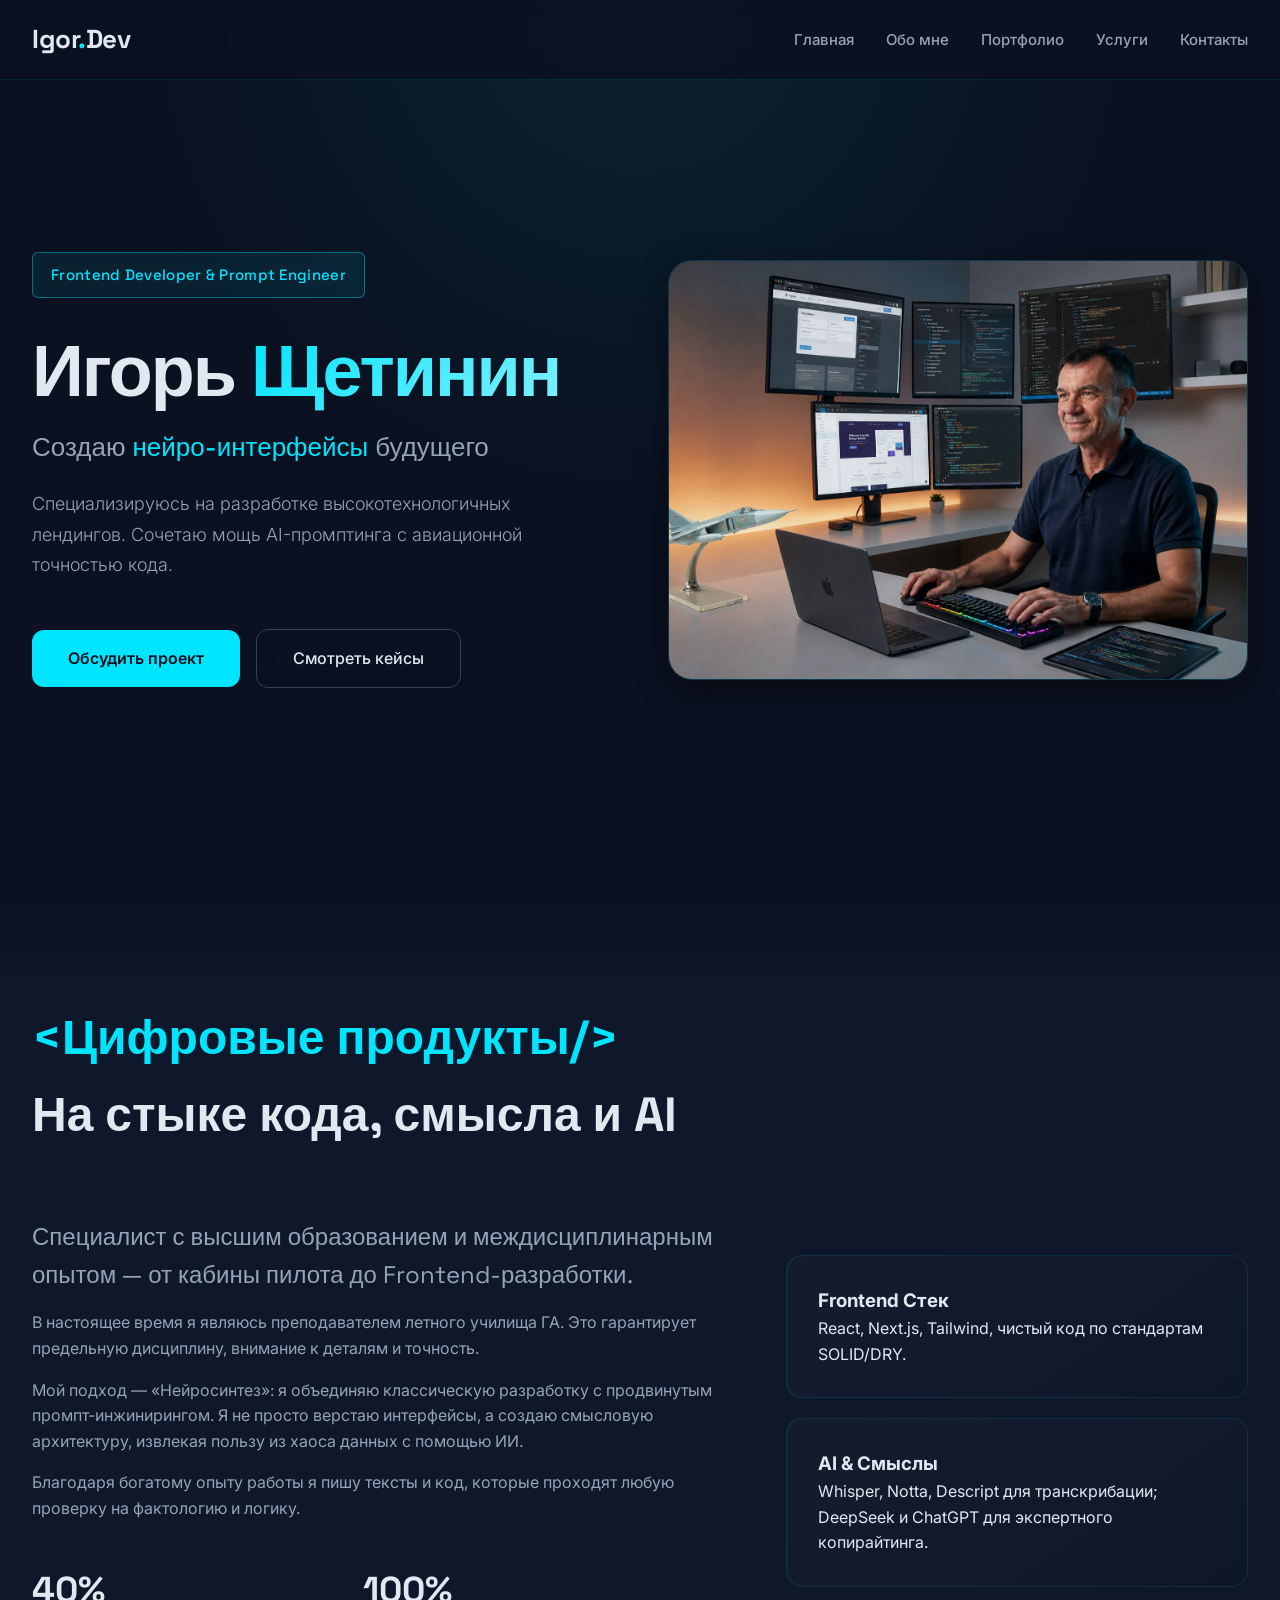
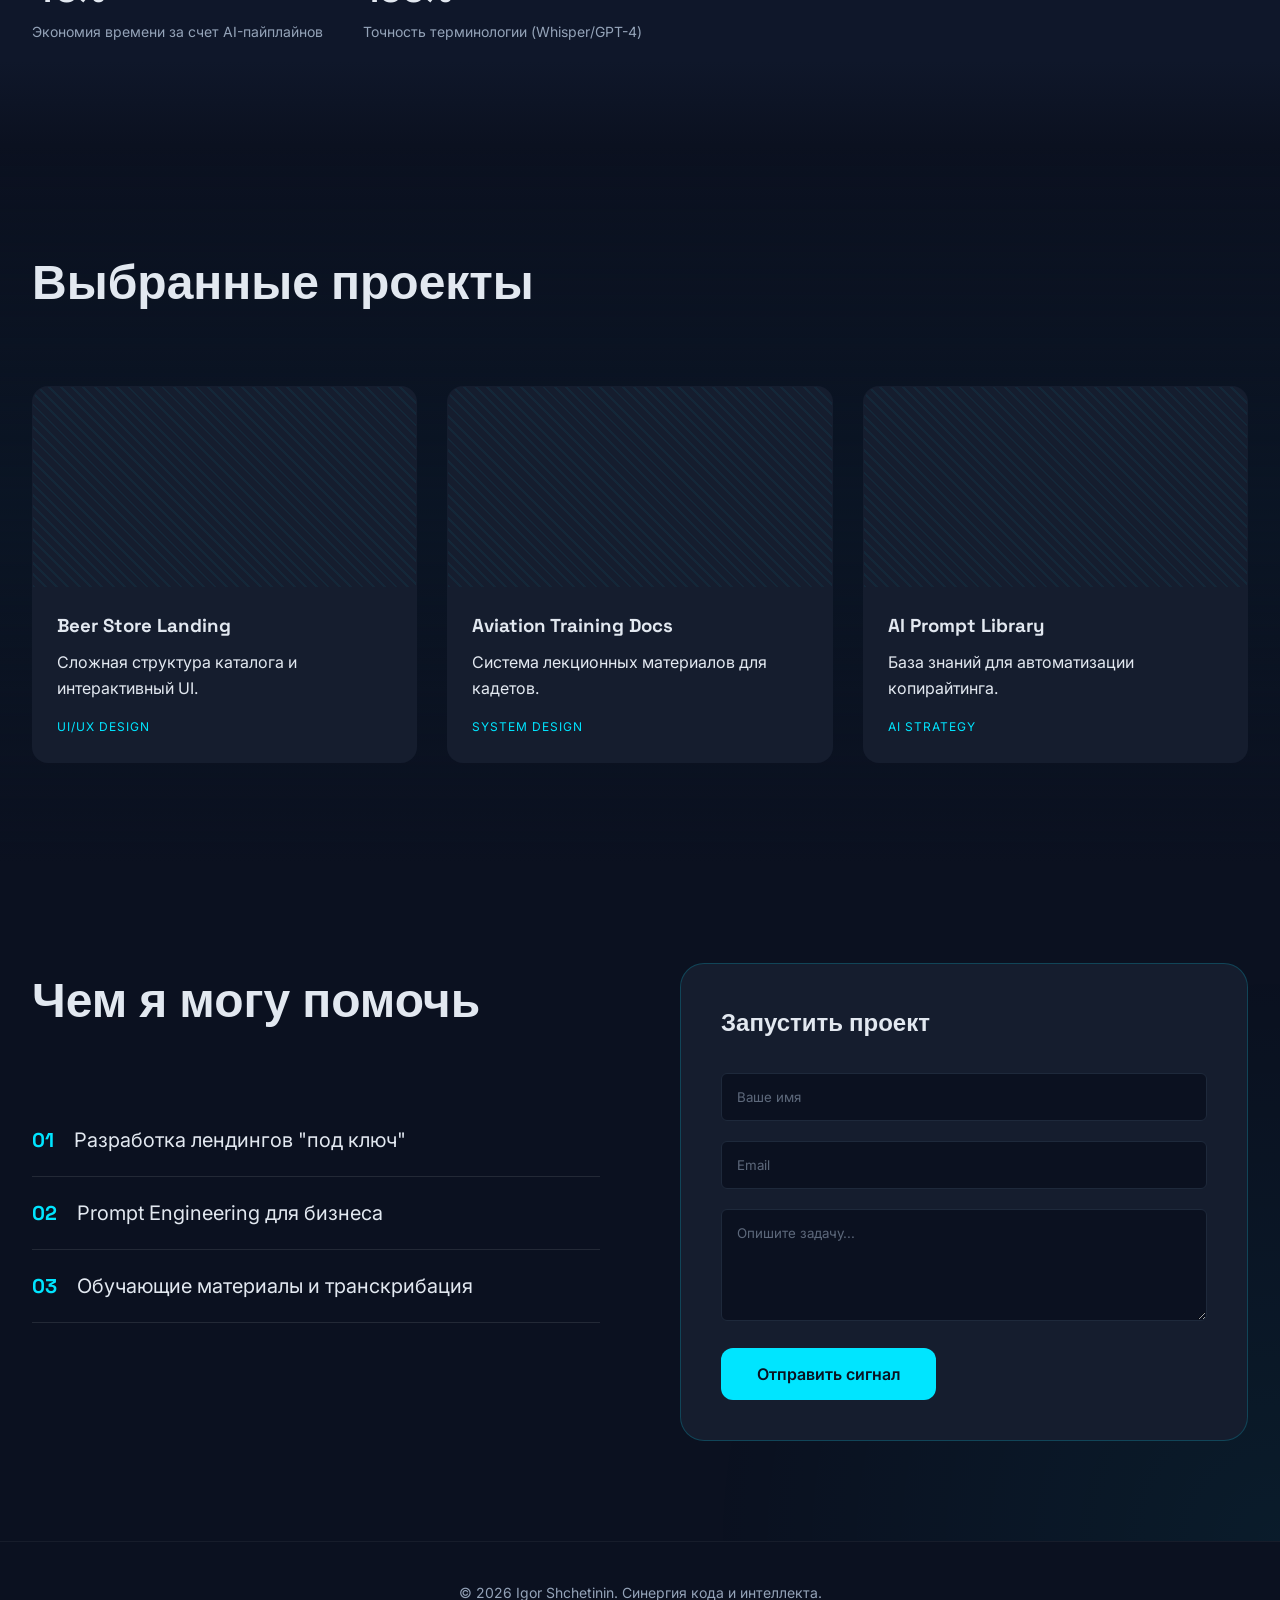
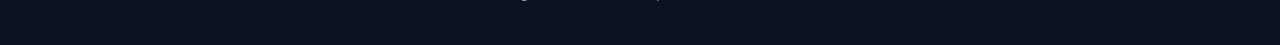
==== index.html @ 12b58027 "Resume" ====
<!DOCTYPE html>
<html lang="ru">
<head>
    <meta charset="UTF-8">
    <meta name="viewport" content="width=device-width, initial-scale=1.0">
    <title>Игорь Щетинин — Frontend & AI Prompt Engineering</title>
    <link rel="stylesheet" href="style.css">
    <link href="https://fonts.googleapis.com/css2?family=Inter:wght@300;400;500;600;700&family=Space+Grotesk:wght@400;500;700&display=swap" rel="stylesheet">
</head>
<body>
    <!-- ХЕДЕР -->
    <header class="header">
        <div class="header__container">
            <a href="#" class="logo">Igor<span>.</span>Dev</a>
            <nav class="nav">
                <a href="#hero" class="nav__link">Главная</a>
                <a href="#about" class="nav__link">Обо мне</a>
                <a href="#portfolio" class="nav__link">Портфолио</a>
                <a href="#services" class="nav__link">Услуги</a>
                <a href="#contact" class="nav__link">Контакты</a>
            </nav>
        </div>
    </header>

    <!-- HERO (доработан под макет) -->
    <section class="hero" id="hero">
        <div class="hero__content">
            <span class="hero__badge"> Frontend Developer & Prompt Engineer</span>
            <h1 class="hero__name">
                Игорь
                <span class="accent">Щетинин</span>
            </h1>
            <p class="hero__role">Создаю <span class="highlight">нейро-интерфейсы</span> будущего</p>
            <p class="hero__description">Специализируюсь на разработке высокотехнологичных лендингов. Сочетаю мощь AI-промптинга с авиационной точностью кода.</p>
            <div class="hero__actions">
                <a href="#contact" class="btn btn--primary">Обсудить проект</a>
                <a href="#portfolio" class="btn btn--secondary">Смотреть кейсы</a>
            </div>
        </div>
        <div class="hero__visual">
            <div class="hero__image-wrapper">
                <img src="images/Image 4.png" alt="Игорь Щетинин" class="hero__image">
            </div>
        </div>
    </section>

    <!-- ОБО МНЕ -->
    <section class="about" id="about">
        <div class="container">
            <h2 class="section-title"><span class="accent">&lt;Цифровые продукты/&gt;</span><br> На стыке кода, смысла и AI</h2>
            <div class="about__grid">
                <div class="about__bio">
                    <p class="about__lead">Специалист с высшим образованием и междисциплинарным опытом — от кабины пилота до Frontend-разработки.</p>
                    <p>В настоящее время я являюсь преподавателем летного училища ГА. Это гарантирует предельную дисциплину, внимание к деталям и точность.</p>
                    <p>Мой подход — «Нейросинтез»: я объединяю классическую разработку с продвинутым промпт-инжинирингом. Я не просто верстаю интерфейсы, а создаю смысловую архитектуру, извлекая пользу из хаоса данных с помощью ИИ.</p>
                    <p>Благодаря богатому опыту работы я пишу тексты и код, которые проходят любую проверку на фактологию и логику.</p>
                    <div class="about__stats">
                        <div>
                            <span class="stat-num">40%</span>
                            <span class="stat-desc">Экономия времени за счет AI-пайплайнов</span>
                        </div>
                        <div>
                            <span class="stat-num">100%</span>
                            <span class="stat-desc">Точность терминологии (Whisper/GPT-4)</span>
                        </div>
                    </div>
                </div>
                <div class="about__stack">
                    <div class="glass-card">
                        <h3>Frontend Стек</h3>
                        <p>React, Next.js, Tailwind, чистый код по стандартам SOLID/DRY.</p>
                    </div>
                    <div class="glass-card">
                        <h3>AI & Смыслы</h3>
                        <p>Whisper, Notta, Descript для транскрибации; DeepSeek и ChatGPT для экспертного копирайтинга.</p>
                    </div>
                </div>
            </div>
        </div>
    </section>

    <!-- ПОРТФОЛИО -->
    <section class="portfolio" id="portfolio">
        <div class="container">
            <h2 class="section-title">Выбранные проекты</h2>
            <div class="portfolio__grid">
                <article class="project-card">
                    <div class="project-card__img"></div>
                    <div class="project-card__content">
                        <h3>Beer Store Landing</h3>
                        <p>Сложная структура каталога и интерактивный UI.</p>
                        <span class="tag">UI/UX Design</span>
                    </div>
                </article>
                <article class="project-card">
                    <div class="project-card__img"></div>
                    <div class="project-card__content">
                        <h3>Aviation Training Docs</h3>
                        <p>Система лекционных материалов для кадетов.</p>
                        <span class="tag">System Design</span>
                    </div>
                </article>
                <article class="project-card">
                    <div class="project-card__img"></div>
                    <div class="project-card__content">
                        <h3>AI Prompt Library</h3>
                        <p>База знаний для автоматизации копирайтинга.</p>
                        <span class="tag">AI Strategy</span>
                    </div>
                </article>
            </div>
        </div>
    </section>

    <!-- УСЛУГИ И КОНТАКТЫ -->
    <section class="contact-section" id="contact">
        <div class="container">
            <div class="contact-grid">
                <div>
                    <h2 class="section-title">Чем я могу помочь</h2>
                    <ul class="services-list">
                        <li><span>01</span> Разработка лендингов "под ключ"</li>
                        <li><span>02</span> Prompt Engineering для бизнеса</li>
                        <li><span>03</span> Обучающие материалы и транскрибация</li>
                    </ul>
                </div>
                <div>
                    <form class="contact-form">
                        <h3 class="form-title">Запустить проект</h3>
                        <input type="text" class="form-input" placeholder="Ваше имя" required>
                        <input type="email" class="form-input" placeholder="Email" required>
                        <textarea class="form-input" rows="5" placeholder="Опишите задачу..."></textarea>
                        <button type="submit" class="btn btn--primary">Отправить сигнал</button>
                    </form>
                </div>
            </div>
        </div>
    </section>

    <!-- ФУТЕР -->
    <footer class="footer">
        <p>© 2026 Igor Shchetinin. Синергия кода и интеллекта.</p>
    </footer>
</body>
</html>
---- style.css ----
/* ============================================
НЕЙРОСИНТЕЗ — Dark Mode Portfolio
Палитра: Deep Code | Clean Syntax | AI-Spark | Obsidian Glass
============================================ */
:root {
  /* 60% — Deep Code (Фон) */
  --color-deep-code: #0B1120;
  --color-deep-code-light: #0f172a;
  /* 30% — Obsidian Glass (Карточки, бейджи) */
  --color-obsidian: #151D2E;
  --color-obsidian-light: #1e293b;
  /* 30% — Clean Syntax (Текст) */
  --color-clean-syntax: #E2E8F0;
  --color-clean-syntax-muted: #94a3b8;
  /* 10% — AI-Spark (Акценты, кнопки, эффекты) */
  --color-ai-spark: #00E5FF;
  --color-ai-spark-dim: rgba(0, 229, 255, 0.8);
  --color-ai-spark-glow: rgba(0, 229, 255, 0.3);
  /* Градиенты */
  --gradient-neural: radial-gradient(circle at 50% 0%, rgba(0, 229, 255, 0.08) 0%, transparent 50%);
  --gradient-card: linear-gradient(145deg, rgba(21, 29, 46, 0.9) 0%, rgba(15, 23, 42, 0.95) 100%);
  /* Типографика */
  --font-primary: 'Inter', sans-serif;
  --font-display: 'Space Grotesk', sans-serif;
  /* Тени и свечения */
  --shadow-glow: 0 0 20px var(--color-ai-spark-glow);
  --shadow-card: 0 8px 32px rgba(0, 0, 0, 0.4);
  --shadow-soft: 0 4px 20px rgba(0, 0, 0, 0.3);
  /* Отступы */
  --spacing-xs: 8px;
  --spacing-sm: 12px;
  --spacing-md: 16px;
  --spacing-lg: 24px;
  --spacing-xl: 32px;
  --spacing-xxl: 48px;
  --spacing-xxxl: 64px;
  /* Радиусы */
  --radius-sm: 6px;
  --radius-md: 12px;
  --radius-lg: 16px;
  --radius-xl: 24px;
}

/* Сброс и базовые стили */
*, *::before, *::after {
  margin: 0;
  padding: 0;
  box-sizing: border-box;
}

html {
  scroll-behavior: smooth;
}

body {
  font-family: var(--font-primary);
  background-color: var(--color-deep-code);
  color: var(--color-clean-syntax);
  line-height: 1.6;
  overflow-x: hidden;
}

/* Фон с нейро-градиентом */
body::before {
  content: '';
  position: fixed;
  top: 0;
  left: 0;
  width: 100%;
  height: 100%;
  background: var(--gradient-neural);
  pointer-events: none;
  z-index: -1;
}

/* ============================================
ХЕДЕР (Glassmorphism)
============================================ */
.header {
  position: fixed;
  top: 0;
  left: 0;
  width: 100%;
  height: 80px;
  background: rgba(11, 17, 32, 0.8);
  backdrop-filter: blur(20px);
  border-bottom: 1px solid rgba(0, 229, 255, 0.1);
  z-index: 1000;
}

.header__container {
  max-width: 1440px;
  height: 100%;
  margin: 0 auto;
  padding: 0 var(--spacing-xl);
  display: flex;
  align-items: center;
  justify-content: space-between;
}

.logo {
  font-family: var(--font-display);
  font-weight: 700;
  font-size: 26px;
  color: var(--color-clean-syntax);
  text-decoration: none;
  letter-spacing: -0.5px;
  transition: all 0.3s ease;
}

.logo span {
  color: var(--color-ai-spark);
}

.logo:hover {
  text-shadow: 0 0 20px var(--color-ai-spark-glow);
}

.nav {
  display: flex;
  gap: var(--spacing-xl);
}

.nav__link {
  text-decoration: none;
  color: var(--color-clean-syntax-muted);
  font-weight: 500;
  font-size: 15px;
  transition: all 0.3s ease;
  position: relative;
}

.nav__link::after {
  content: '';
  position: absolute;
  bottom: -4px;
  left: 0;
  width: 0;
  height: 2px;
  background: var(--color-ai-spark);
  transition: width 0.3s ease;
  box-shadow: var(--shadow-glow);
}

.nav__link:hover {
  color: var(--color-ai-spark);
}

.nav__link:hover::after {
  width: 100%;
}

/* ============================================
HERO SECTION (доработан под макет)
============================================ */
.hero {
  display: flex;
  align-items: center;
  justify-content: space-between;
  padding: 140px var(--spacing-xl) 100px;
  max-width: 1440px;
  margin: 0 auto;
  min-height: 100vh;
  position: relative;
  gap: 60px;
}

.hero__content {
  max-width: 620px;
  z-index: 2;
}

/* Бейдж роли — полупрозрачный с border */
.hero__badge {
  display: inline-block;
  background: rgba(0, 229, 255, 0.08);
  border: 1px solid rgba(0, 229, 255, 0.4);
  color: var(--color-ai-spark);
  padding: 10px 18px;
  border-radius: var(--radius-sm);
  font-family: var(--font-display);
  font-size: 15px;
  font-weight: 500;
  letter-spacing: 0.3px;
  margin-bottom: var(--spacing-xl);
  backdrop-filter: blur(8px);
  transition: all 0.3s ease;
}

.hero__badge:hover {
  background: rgba(0, 229, 255, 0.15);
  border-color: var(--color-ai-spark);
  box-shadow: var(--shadow-glow);
}

.hero__name {
  font-family: var(--font-display);
  font-size: 72px;
  font-weight: 700;
  line-height: 1.15;
  color: var(--color-clean-syntax);
  margin-bottom: var(--spacing-md);
  letter-spacing: -2px;
}

/* Акцент на ключевых словах */
.hero__name .accent {
  background: linear-gradient(135deg, var(--color-ai-spark) 0%, #80f0ff 100%);
  -webkit-background-clip: text;
  -webkit-text-fill-color: transparent;
  background-clip: text;
}

.hero__role {
  font-size: 26px;
  font-weight: 400;
  line-height: 1.4;
  color: var(--color-clean-syntax-muted);
  margin-bottom: var(--spacing-lg);
  font-family: var(--font-display);
}

.hero__role .highlight {
  color: var(--color-ai-spark);
  font-weight: 500;
}

.hero__description {
  font-size: 18px;
  font-weight: 300;
  line-height: 1.7;
  color: var(--color-clean-syntax-muted);
  margin-bottom: var(--spacing-xxl);
  max-width: 520px;
}

.hero__actions {
  display: flex;
  gap: var(--spacing-md);
  align-items: center;
}

/* ============================================
КНОПКИ (60/30/10)
============================================ */
.btn {
  padding: 16px 36px;
  font-family: var(--font-primary);
  font-size: 16px;
  font-weight: 500;
  border-radius: var(--radius-md);
  cursor: pointer;
  text-decoration: none;
  display: inline-flex;
  align-items: center;
  gap: var(--spacing-sm);
  transition: all 0.3s cubic-bezier(0.4, 0, 0.2, 1);
  position: relative;
  overflow: hidden;
  border: none;
}

/* Primary — AI-Spark (залитая) */
.btn--primary {
  background: var(--color-ai-spark);
  color: var(--color-deep-code);
  font-weight: 600;
  box-shadow: 0 0 0 rgba(0, 229, 255, 0);
}

.btn--primary:hover {
  transform: translateY(-2px);
  box-shadow: 0 0 30px var(--color-ai-spark-glow),
              0 10px 40px rgba(0, 229, 255, 0.25);
}

.btn--primary::before {
  content: '';
  position: absolute;
  top: 0;
  left: -100%;
  width: 100%;
  height: 100%;
  background: linear-gradient(90deg, transparent, rgba(255,255,255,0.4), transparent);
  transition: left 0.6s ease;
}

.btn--primary:hover::before {
  left: 100%;
}

/* Secondary — Obsidian Glass (с border) */
.btn--secondary {
  background: transparent;
  color: var(--color-clean-syntax);
  border: 1px solid rgba(255,255,255,0.2);
  backdrop-filter: blur(10px);
}

.btn--secondary:hover {
  background: rgba(0, 229, 255, 0.08);
  border-color: var(--color-ai-spark);
  color: var(--color-ai-spark);
  box-shadow: var(--shadow-glow);
}

/* ============================================
HERO VISUAL (упрощён под макет)
============================================ */
.hero__visual {
  position: relative;
  width: 580px;
  height: 420px;
  flex-shrink: 0;
}

.hero__image-wrapper {
  position: relative;
  width: 100%;
  height: 100%;
  border-radius: var(--radius-xl);
  overflow: hidden;
  background: var(--gradient-card);
  border: 1px solid rgba(0, 229, 255, 0.15);
  box-shadow: var(--shadow-card);
  transition: all 0.4s ease;
}

.hero__image-wrapper:hover {
  border-color: rgba(0, 229, 255, 0.3);
  box-shadow: var(--shadow-card), 0 0 40px rgba(0, 229, 255, 0.1);
}

.hero__image {
  width: 100%;
  height: 100%;
  object-fit: cover;
  opacity: 0.95;
  transition: transform 0.5s ease;
}

.hero__image-wrapper:hover .hero__image {
  transform: scale(1.03);
}

/* ============================================
ОБЩИЕ СТИЛИ СЕКЦИЙ
============================================ */
.container {
  max-width: 1440px;
  margin: 0 auto;
  padding: 0 var(--spacing-xl);
}

section {
  position: relative;
  padding: 100px 0;
}

.section-title {
  font-family: var(--font-display);
  font-size: clamp(32px, 5vw, 48px);
  margin-bottom: var(--spacing-xxxl);
  text-align: left;
}

.accent {
  color: var(--color-ai-spark);
}

/* ============================================
ABOUT SECTION
============================================ */
.about {
  background: linear-gradient(to bottom,
    var(--color-deep-code) 0%,
    var(--color-deep-code-light) 10%,
    var(--color-deep-code-light) 90%,
    var(--color-deep-code) 100%);
}

.about__grid {
  display: grid;
  grid-template-columns: 1.2fr 0.8fr;
  gap: 60px;
  align-items: center;
}

.about__lead {
  font-size: 24px;
  color: var(--color-ai-spark);
  margin-bottom: var(--spacing-lg);
  font-family: var(--font-display);
}

.about__bio p {
  margin-bottom: var(--spacing-md);
  color: var(--color-clean-syntax-muted);
}

.about__stats {
  display: flex;
  gap: 40px;
  margin-top: 40px;
}

.stat-num {
  display: block;
  font-size: 36px;
  font-weight: 700;
  color: var(--color-clean-syntax);
  font-family: var(--font-display);
}

.stat-desc {
  font-size: 14px;
  color: var(--color-clean-syntax-muted);
}

.glass-card {
  background: var(--gradient-card);
  padding: 30px;
  border-radius: var(--radius-lg);
  border: 1px solid rgba(0, 229, 255, 0.1);
  margin-bottom: 20px;
  transition: all 0.4s ease;
  border-left: 2px solid rgba(0, 229, 255, 0.1);
}

.glass-card:hover {
  border-left: 2px solid var(--color-ai-spark);
  transform: translateX(5px);
}

/* ============================================
PORTFOLIO SECTION
============================================ */
.portfolio {
  background: linear-gradient(to bottom,
    var(--color-deep-code) 0%,
    rgba(0, 229, 255, 0.02) 50%,
    var(--color-deep-code) 100%);
}

.portfolio__grid {
  display: grid;
  grid-template-columns: repeat(auto-fit, minmax(300px, 1fr));
  gap: 30px;
}

.project-card {
  background: var(--color-obsidian);
  border-radius: var(--radius-lg);
  overflow: hidden;
  transition: all 0.4s ease;
  border: 1px solid transparent;
}

.project-card:hover {
  transform: translateY(-10px);
  border-color: var(--color-ai-spark-glow);
  box-shadow: var(--shadow-card);
}

.project-card__img {
  height: 200px;
  background: linear-gradient(45deg, var(--color-obsidian), var(--color-deep-code));
  background-image: repeating-linear-gradient(45deg, rgba(0, 229, 255, 0.05) 0px, rgba(0, 229, 255, 0.05) 2px, transparent 2px, transparent 8px);
}

.project-card__content {
  padding: var(--spacing-lg);
}

.project-card h3 {
  margin-bottom: 10px;
  font-family: var(--font-display);
}

.tag {
  display: inline-block;
  margin-top: 15px;
  font-size: 12px;
  color: var(--color-ai-spark);
  text-transform: uppercase;
  letter-spacing: 1px;
}

/* ============================================
CONTACT SECTION
============================================ */
.contact-section {
  background: radial-gradient(circle at bottom right, rgba(0, 229, 255, 0.05), transparent 40%);
}

.contact-grid {
  display: grid;
  grid-template-columns: 1fr 1fr;
  gap: 80px;
}

.services-list {
  list-style: none;
}

.services-list li {
  font-size: 20px;
  padding: 20px 0;
  border-bottom: 1px solid rgba(255,255,255,0.1);
  display: flex;
  gap: 20px;
  transition: all 0.3s ease;
}

.services-list li:hover {
  padding-left: 10px;
  border-bottom-color: var(--color-ai-spark-dim);
}

.services-list span {
  color: var(--color-ai-spark);
  font-family: var(--font-display);
  font-weight: 700;
}

.contact-form {
  background: var(--color-obsidian);
  padding: 40px;
  border-radius: var(--radius-xl);
  border: 1px solid rgba(0, 229, 255, 0.2);
  transition: all 0.3s ease;
}

.contact-form:hover {
  border-color: var(--color-ai-spark-dim);
  box-shadow: 0 0 30px rgba(0, 229, 255, 0.05);
}

.form-title {
  margin-bottom: 30px;
  font-family: var(--font-display);
  font-size: 24px;
}

.form-input {
  width: 100%;
  background: var(--color-deep-code);
  border: 1px solid var(--color-obsidian-light);
  padding: 15px;
  border-radius: var(--radius-sm);
  color: var(--color-clean-syntax);
  margin-bottom: 20px;
  outline: none;
  transition: all 0.3s ease;
  font-family: var(--font-primary);
}

.form-input:focus {
  border-color: var(--color-ai-spark);
  box-shadow: 0 0 10px var(--color-ai-spark-glow);
}

.form-input::placeholder {
  color: var(--color-clean-syntax-muted);
  opacity: 0.6;
}

/* ============================================
FOOTER
============================================ */
.footer {
  text-align: center;
  padding: 40px;
  color: var(--color-clean-syntax-muted);
  font-size: 14px;
  border-top: 1px solid rgba(255,255,255,0.05);
}

/* ============================================
АДАПТИВНОСТЬ
============================================ */
@media (max-width: 1200px) {
  .hero {
    gap: 40px;
  }
  .hero__visual {
    width: 480px;
    height: 360px;
  }
  .hero__name {
    font-size: 56px;
  }
}

@media (max-width: 1024px) {
  .hero {
    flex-direction: column;
    text-align: center;
    padding-top: 120px;
    gap: 40px;
  }
  .hero__content {
    margin-bottom: 0;
    max-width: 100%;
  }
  .hero__description {
    margin-left: auto;
    margin-right: auto;
  }
  .hero__actions {
    justify-content: center;
  }
  .hero__visual {
    width: 100%;
    max-width: 500px;
    height: 320px;
  }
  .hero__name {
    font-size: 48px;
  }
  .about__grid, .contact-grid {
    grid-template-columns: 1fr;
  }
  .section-title {
    text-align: center;
  }
}

@media (max-width: 768px) {
  .nav {
    display: none;
  }
  .hero {
    padding: 120px var(--spacing-md) 60px;
  }
  .hero__name {
    font-size: 42px;
  }
  .hero__role {
    font-size: 22px;
  }
  .hero__actions {
    flex-direction: column;
    width: 100%;
  }
  .btn {
    width: 100%;
    justify-content: center;
  }
  .about__stats {
    flex-direction: column;
    gap: 20px;
  }
  .contact-form {
    padding: 25px;
  }
  .services-list li {
    font-size: 16px;
  }
  section {
    padding: 60px 0;
  }
  .container {
    padding: 0 var(--spacing-md);
  }
}

@media (max-width: 480px) {
  .hero__name {
    font-size: 36px;
  }
  .hero__role {
    font-size: 18px;
  }
  .hero__description {
    font-size: 16px;
  }
  .hero__badge {
    font-size: 13px;
    padding: 8px 14px;
  }
  .section-title {
    font-size: 28px;
  }
  .glass-card {
    padding: 20px;
  }
}
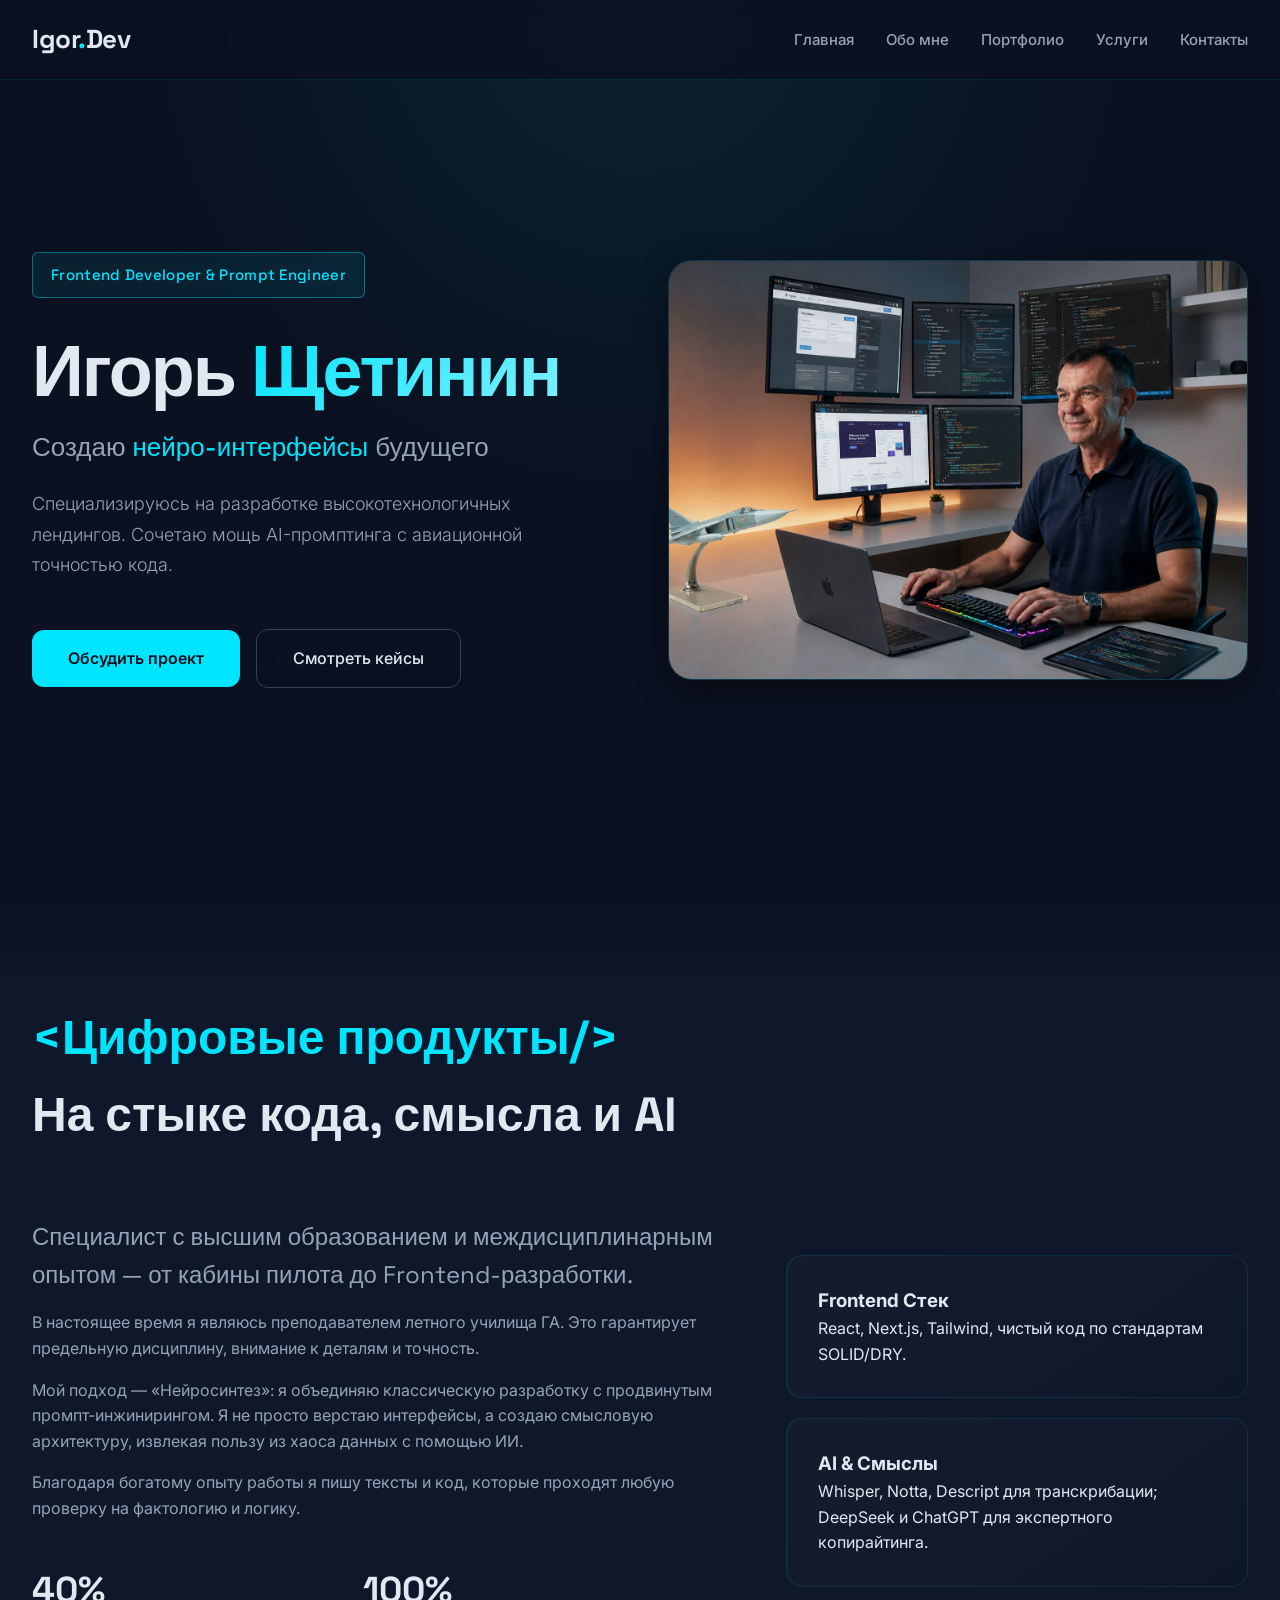
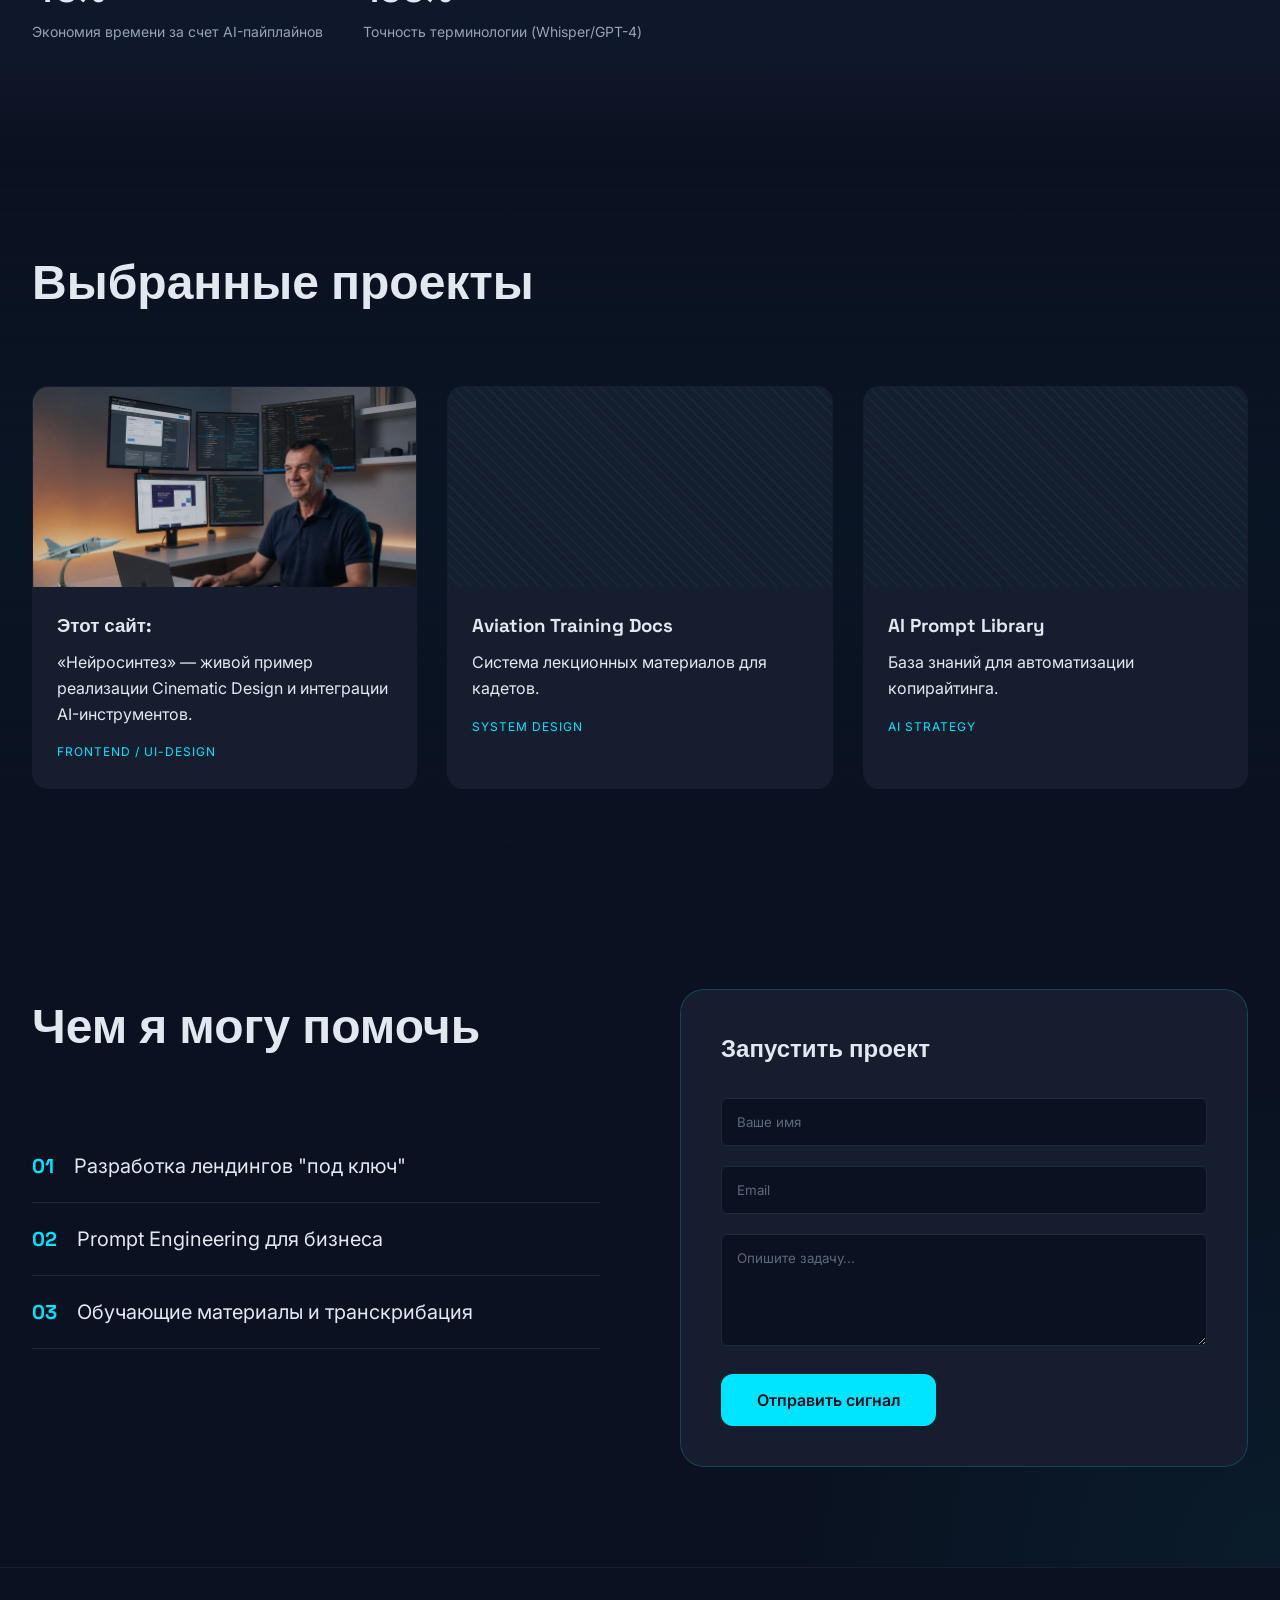
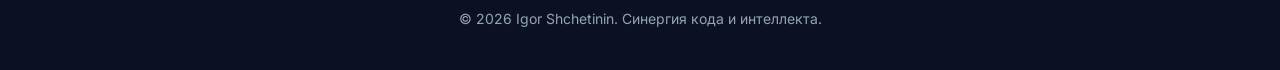
==== commit f2f10bc1: "article class="project-card" Добавляем специальный класс для этого блока портфолио" ====
--- a/index.html
+++ b/index.html
@@ -16,7 +16,7 @@
                 <a href="#hero" class="nav__link">Главная</a>
                 <a href="#about" class="nav__link">Обо мне</a>
                 <a href="#portfolio" class="nav__link">Портфолио</a>
-                <a href="#services" class="nav__link">Услуги</a>
+                <a href="#contact" class="nav__link">Услуги</a>
                 <a href="#contact" class="nav__link">Контакты</a>
             </nav>
         </div>
@@ -84,14 +84,17 @@
         <div class="container">
             <h2 class="section-title">Выбранные проекты</h2>
             <div class="portfolio__grid">
+
                 <article class="project-card">
-                    <div class="project-card__img"></div>
+                    <!-- Добавляем специальный класс для этого блока -->
+                    <div class="project-card__img project-card__img--this-site"></div>
                     <div class="project-card__content">
-                        <h3>Beer Store Landing</h3>
-                        <p>Сложная структура каталога и интерактивный UI.</p>
-                        <span class="tag">UI/UX Design</span>
+                        <h3>Этот сайт:</h3>
+                        <p> «Нейросинтез» — живой пример реализации Cinematic Design и интеграции AI-инструментов.</p>
+                        <span class="tag">Frontend / UI-Design</span>
                     </div>
-                </article>
+                </article>   
+
                 <article class="project-card">
                     <div class="project-card__img"></div>
                     <div class="project-card__content">
--- a/style.css
+++ b/style.css
@@ -327,8 +327,12 @@
 }
 
 .hero__image-wrapper:hover {
-  border-color: rgba(0, 229, 255, 0.3);
-  box-shadow: var(--shadow-card), 0 0 40px rgba(0, 229, 255, 0.1);
+  border-color: var(--color-ai-spark); /* Цвет рамки становится ярче, как у кнопок */
+  box-shadow: 
+    var(--shadow-card), 
+    0 0 30px var(--color-ai-spark-glow), /* Основное свечение */
+    0 0 60px rgba(0, 229, 255, 0.15);    /* Мягкий внешний ореол */
+  transform: translateY(-5px);           /* Небольшой подъем для динамики */
 }
 
 .hero__image {
@@ -466,6 +470,19 @@
   height: 200px;
   background: linear-gradient(45deg, var(--color-obsidian), var(--color-deep-code));
   background-image: repeating-linear-gradient(45deg, rgba(0, 229, 255, 0.05) 0px, rgba(0, 229, 255, 0.05) 2px, transparent 2px, transparent 8px);
+}
+
+/* Превью для карточки текущего сайта */
+.project-card__img--this-site {
+  background-image: url('images/Image 4.png') !important; /* Используем то же изображение, что и в Hero */
+  background-size: cover;
+  background-position: top center; /* Центрируем по верхней части для лучшего кадра */
+  opacity: 0.8;
+  transition: opacity 0.4s ease;
+}
+
+.project-card:hover .project-card__img--this-site {
+  opacity: 1; /* Эффект «проявления» при наведении */
 }
 
 .project-card__content {
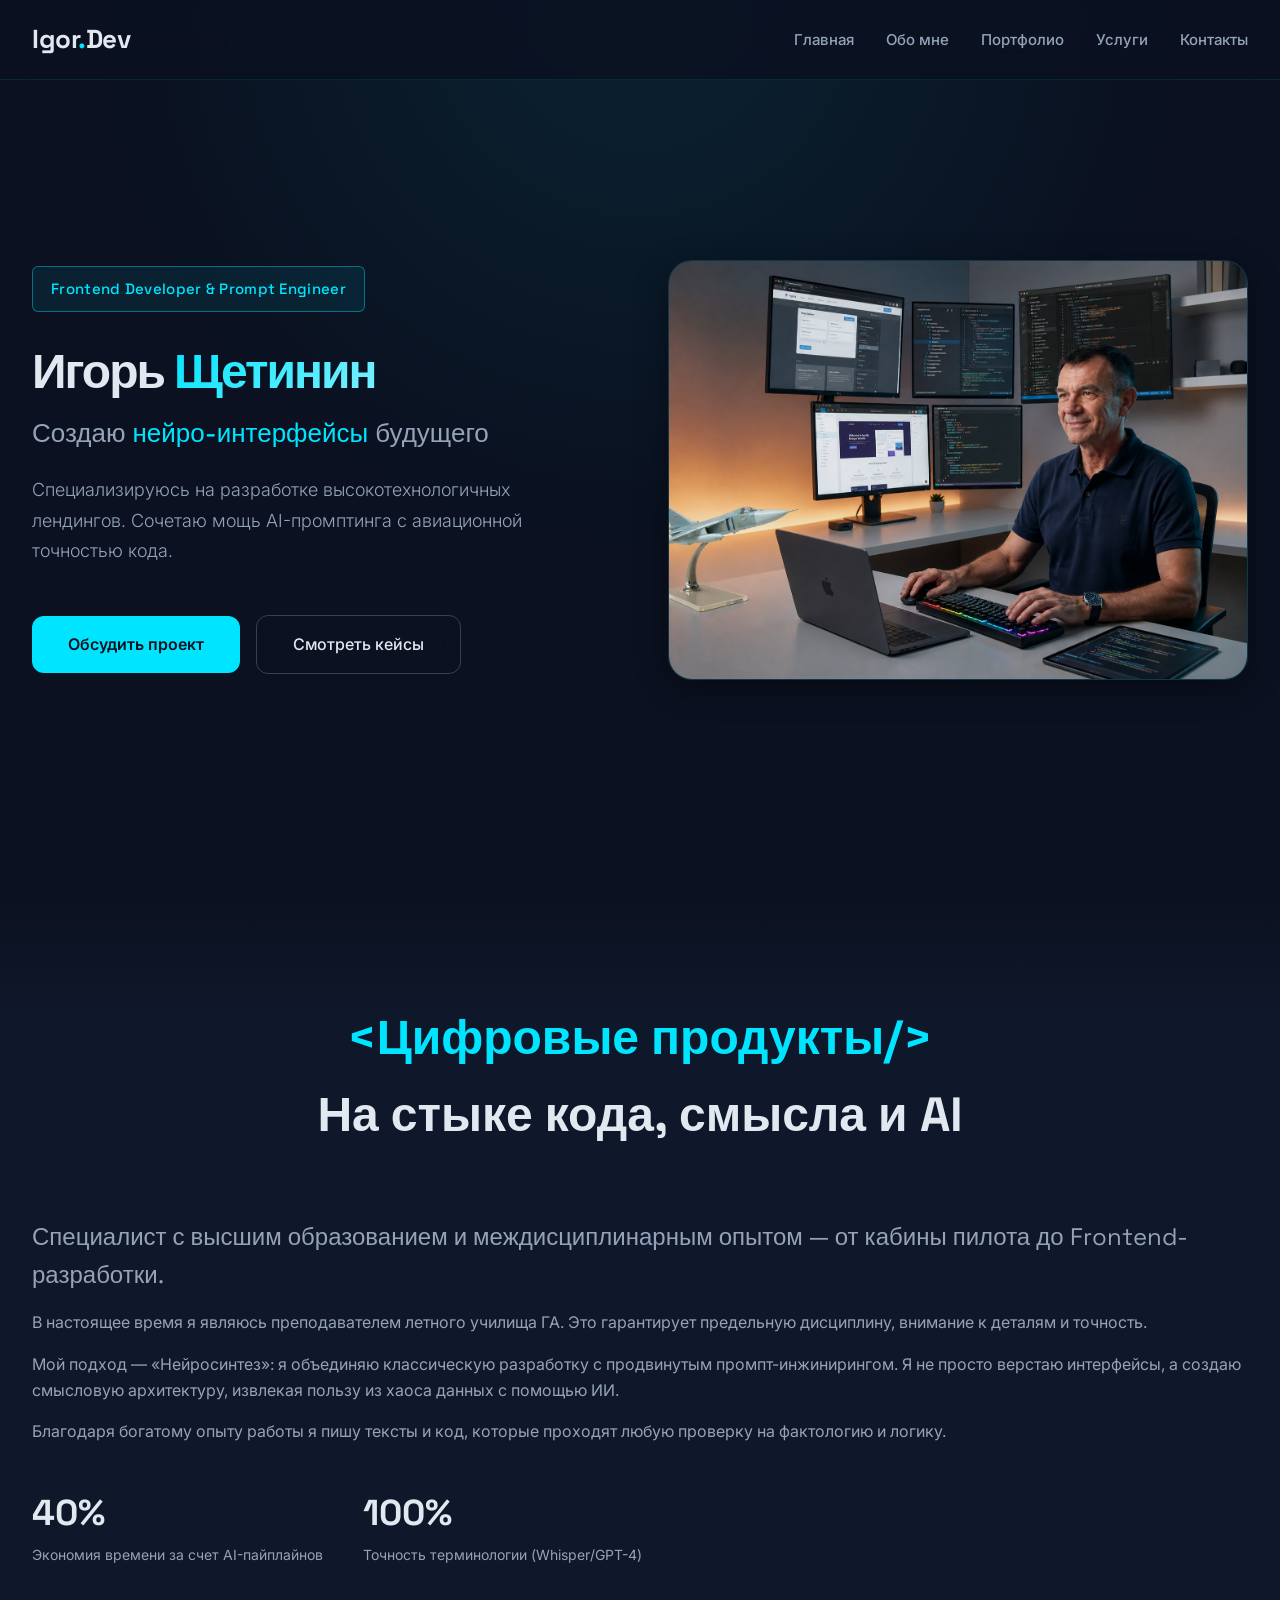
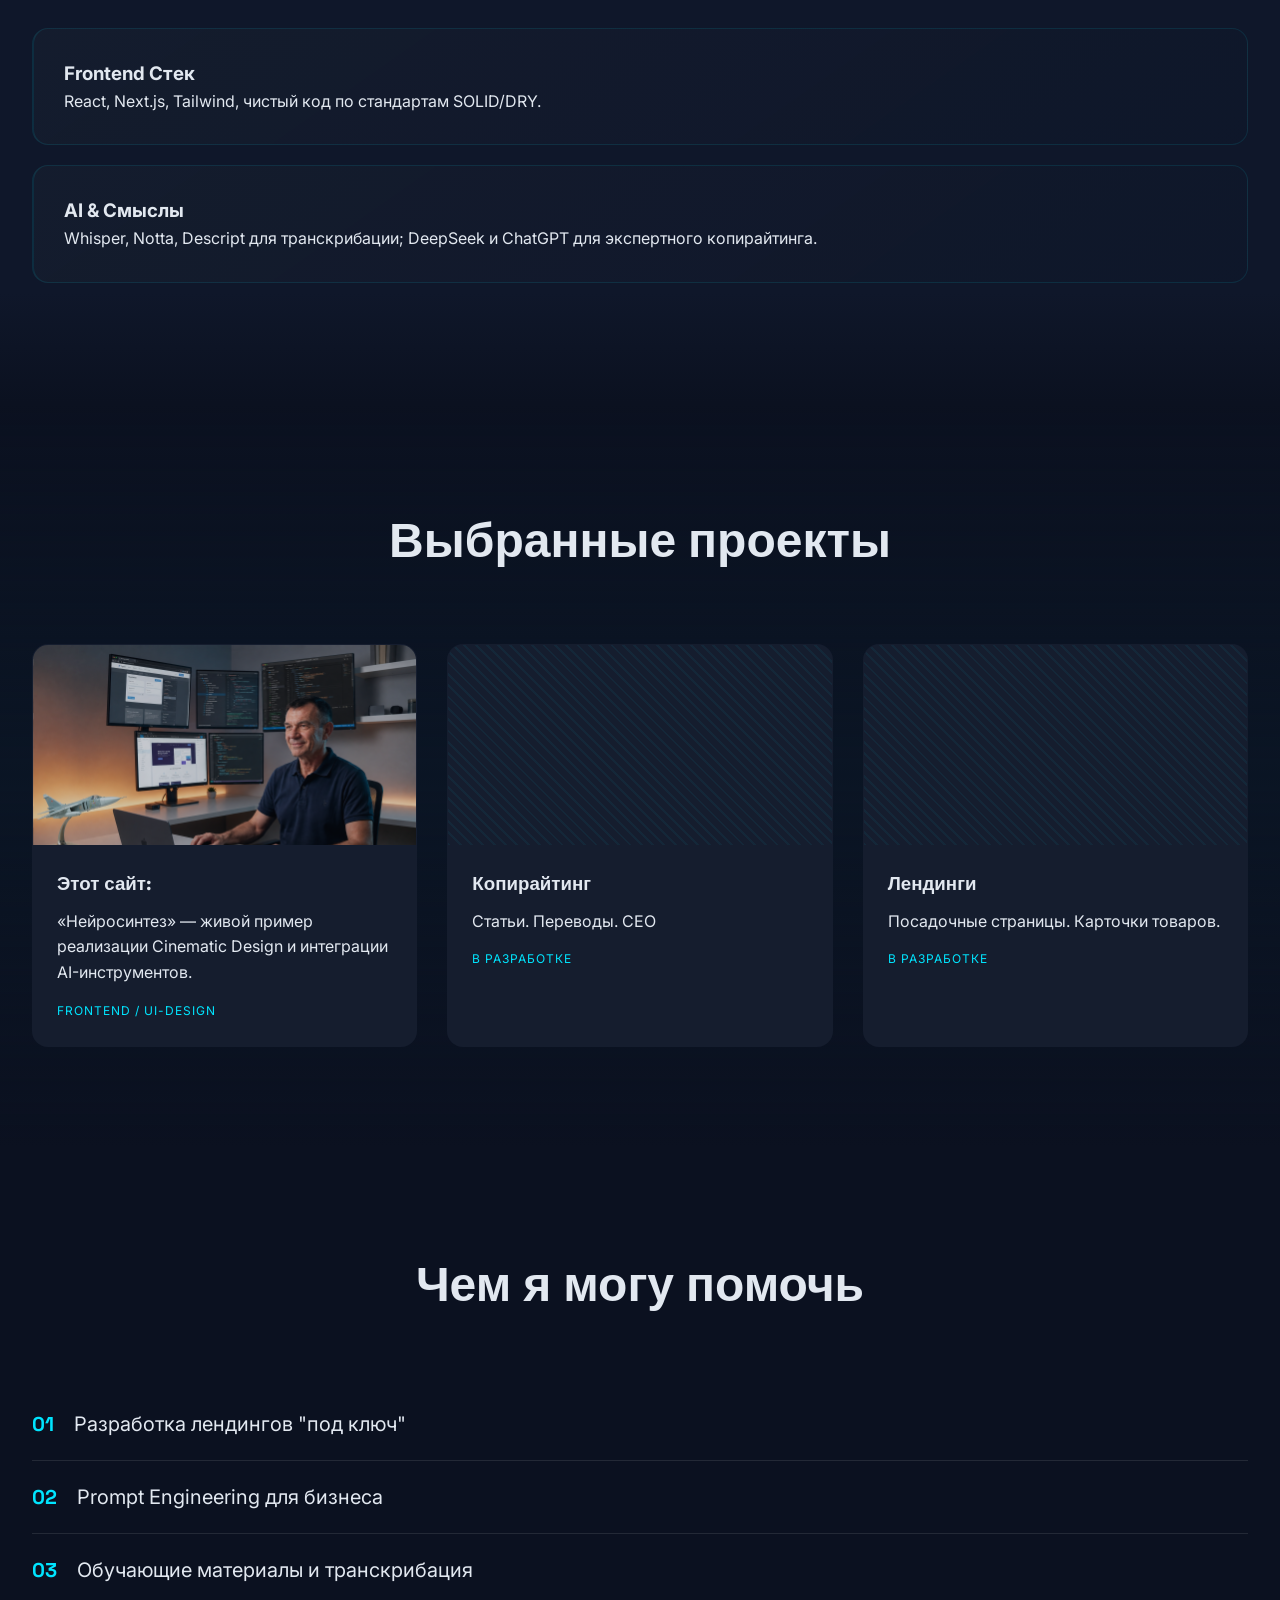
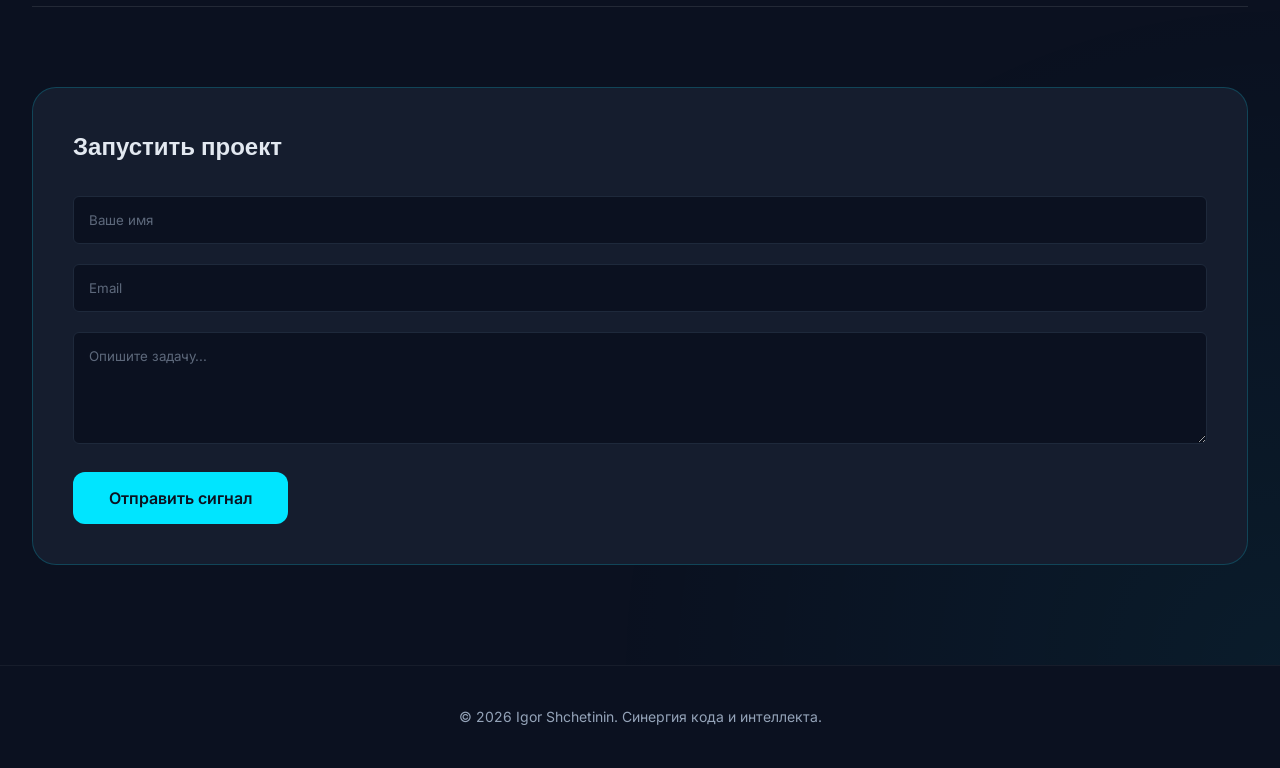
==== commit 8601de90: "article class="project-card в разработке" ====
--- a/index.html
+++ b/index.html
@@ -84,7 +84,6 @@
         <div class="container">
             <h2 class="section-title">Выбранные проекты</h2>
             <div class="portfolio__grid">
-
                 <article class="project-card">
                     <!-- Добавляем специальный класс для этого блока -->
                     <div class="project-card__img project-card__img--this-site"></div>
@@ -94,21 +93,20 @@
                         <span class="tag">Frontend / UI-Design</span>
                     </div>
                 </article>   
-
                 <article class="project-card">
                     <div class="project-card__img"></div>
                     <div class="project-card__content">
-                        <h3>Aviation Training Docs</h3>
-                        <p>Система лекционных материалов для кадетов.</p>
-                        <span class="tag">System Design</span>
+                        <h3>Копирайтинг</h3>
+                        <p>Статьи. Переводы. СЕО</p>
+                        <span class="tag">в разработке</span>
                     </div>
                 </article>
                 <article class="project-card">
                     <div class="project-card__img"></div>
                     <div class="project-card__content">
-                        <h3>AI Prompt Library</h3>
-                        <p>База знаний для автоматизации копирайтинга.</p>
-                        <span class="tag">AI Strategy</span>
+                        <h3>Лендинги</h3>
+                        <p>Посадочные страницы. Карточки товаров.</p>
+                        <span class="tag">в разработке</span>
                     </div>
                 </article>
             </div>
--- a/style.css
+++ b/style.css
@@ -611,27 +611,33 @@
 
 @media (max-width: 1024px) {
   .hero {
+    display: flex;
     flex-direction: column;
     text-align: center;
     padding-top: 120px;
-    gap: 40px;
-  }
+    gap: 30px; /* Оптимизируем отступы между элементами */
+  }
+
   .hero__content {
-    margin-bottom: 0;
-    max-width: 100%;
-  }
-  .hero__description {
-    margin-left: auto;
-    margin-right: auto;
-  }
-  .hero__actions {
+    display: contents; /* Позволяет элементам внутри (заголовку, кнопкам) участвовать в общей очереди порядка */
+  }
+
+  /* Устанавливаем порядок отображения */
+  .hero__badge { order: 1; }
+  .hero__name { order: 2; }
+  .hero__role { order: 3; }
+  .hero__description { order: 4; }
+
+  .hero__visual { 
+    order: 5; /* Фотография теперь идет после описания */
+    margin: 0 auto;
+  }
+
+  .hero__actions { 
+    order: 6; /* Кнопки перемещаются в самый низ, под фотографию */
     justify-content: center;
   }
-  .hero__visual {
-    width: 100%;
-    max-width: 500px;
-    height: 320px;
-  }
+}
   .hero__name {
     font-size: 48px;
   }
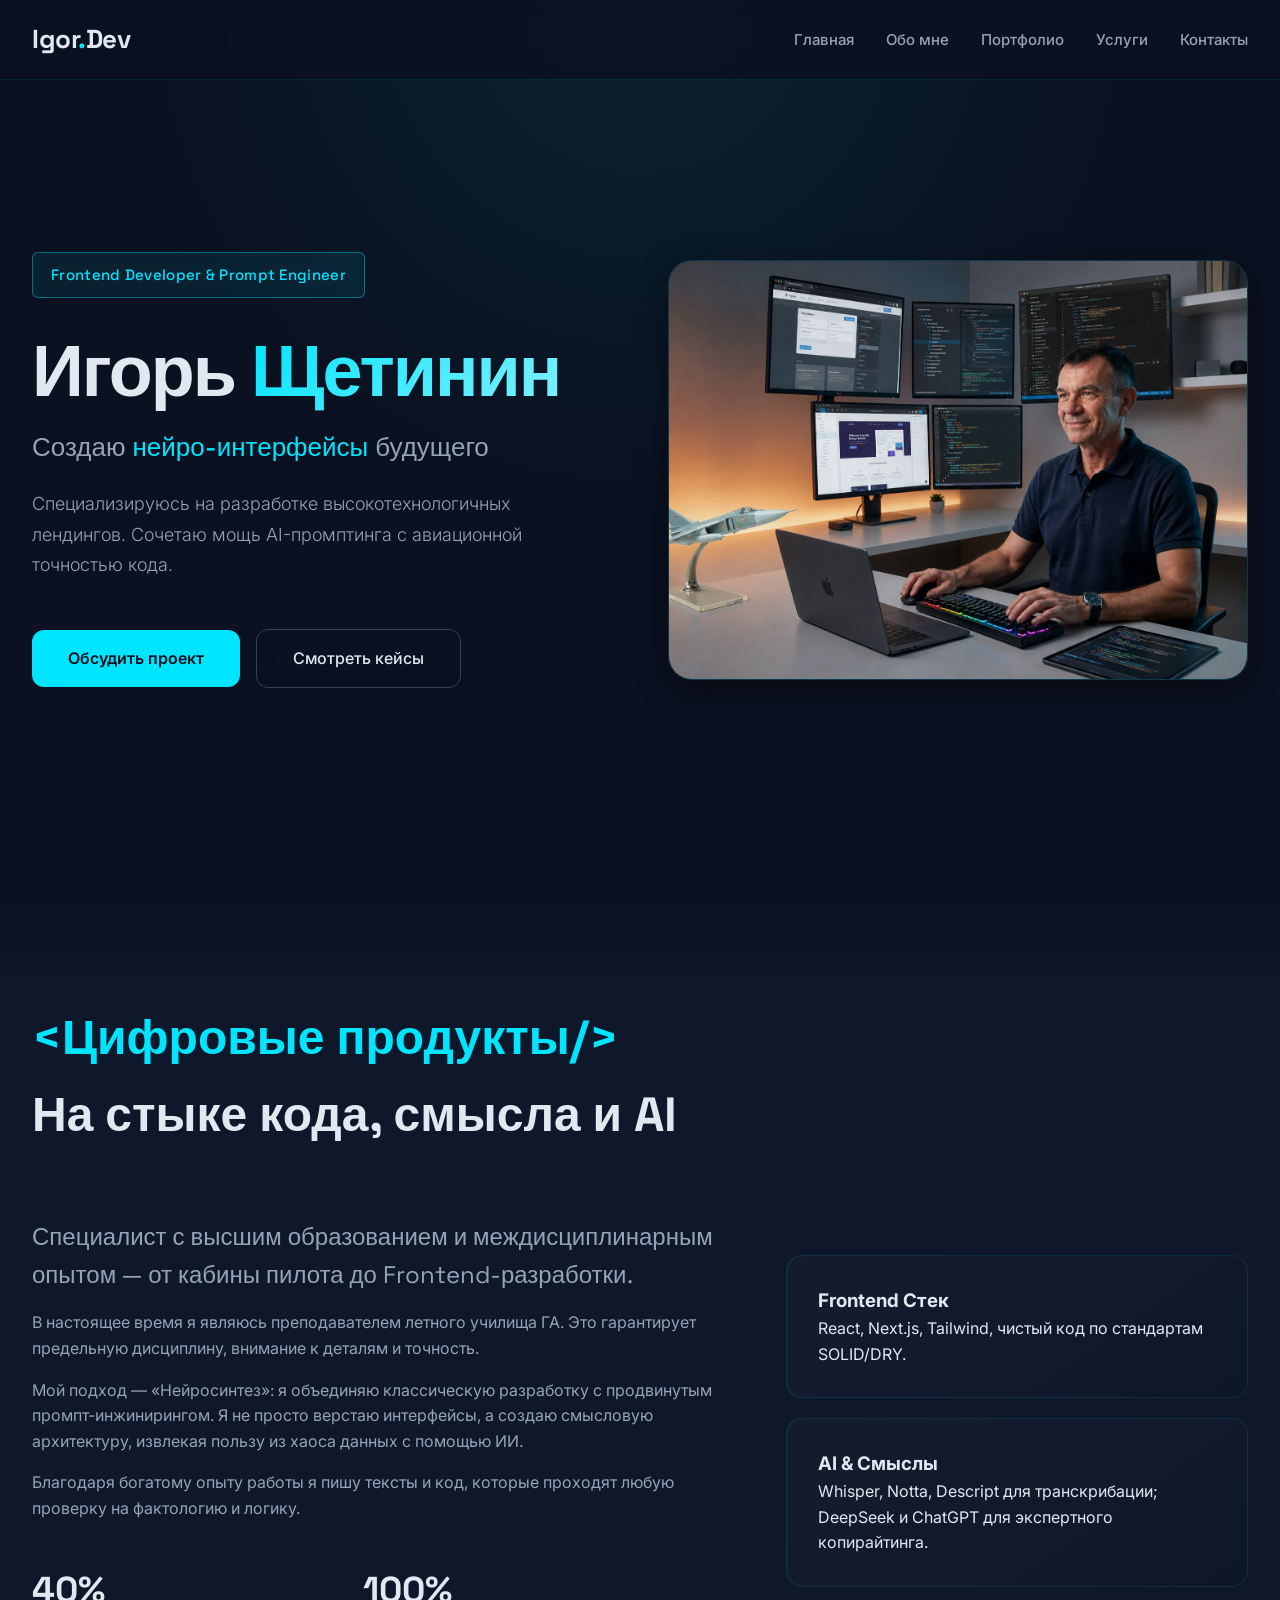
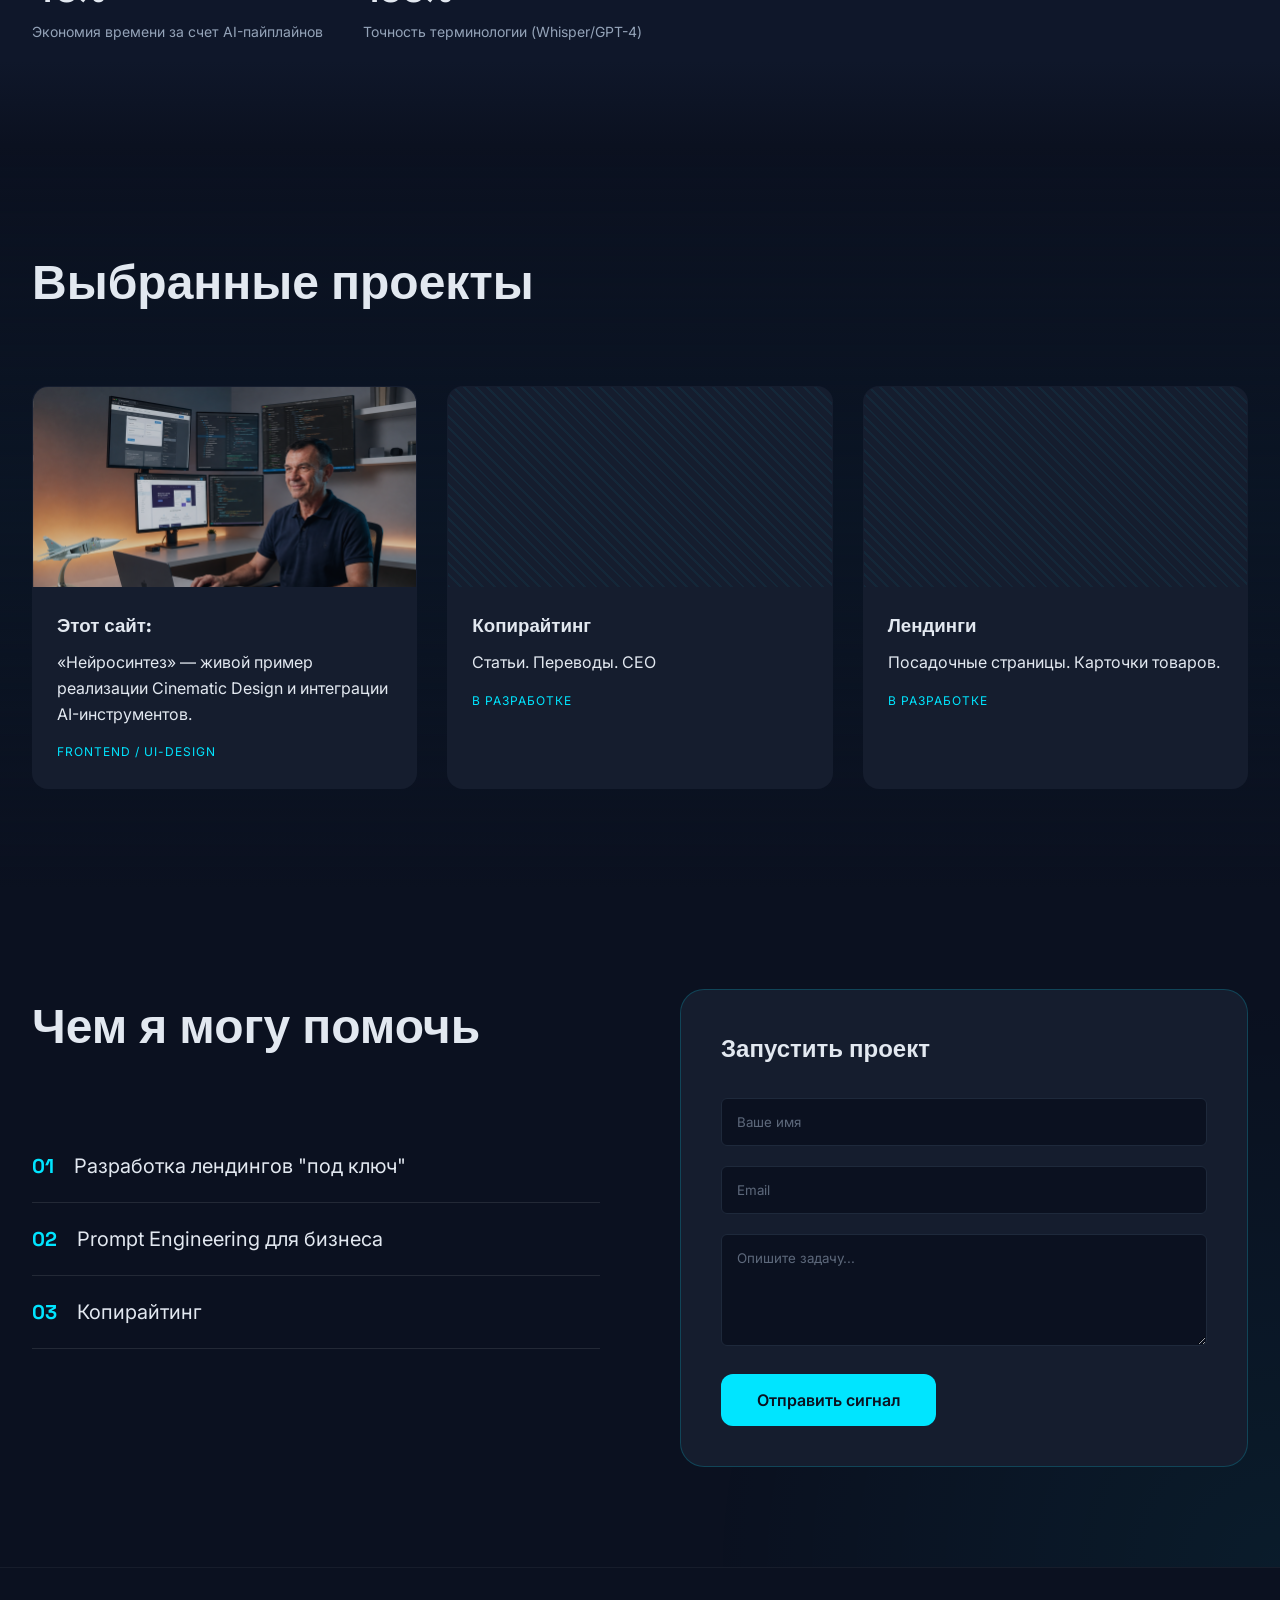
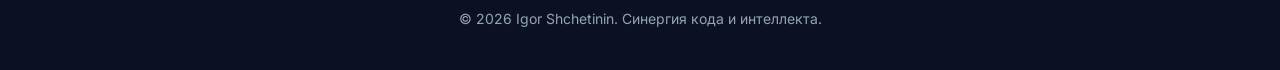
==== commit 84b014a3: "Copiryte" ====
--- a/index.html
+++ b/index.html
@@ -122,7 +122,7 @@
                     <ul class="services-list">
                         <li><span>01</span> Разработка лендингов "под ключ"</li>
                         <li><span>02</span> Prompt Engineering для бизнеса</li>
-                        <li><span>03</span> Обучающие материалы и транскрибация</li>
+                        <li><span>03</span> Копирайтинг</li>
                     </ul>
                 </div>
                 <div>
--- a/style.css
+++ b/style.css
@@ -611,33 +611,27 @@
 
 @media (max-width: 1024px) {
   .hero {
-    display: flex;
     flex-direction: column;
     text-align: center;
     padding-top: 120px;
-    gap: 30px; /* Оптимизируем отступы между элементами */
-  }
-
+    gap: 40px;
+  }
   .hero__content {
-    display: contents; /* Позволяет элементам внутри (заголовку, кнопкам) участвовать в общей очереди порядка */
-  }
-
-  /* Устанавливаем порядок отображения */
-  .hero__badge { order: 1; }
-  .hero__name { order: 2; }
-  .hero__role { order: 3; }
-  .hero__description { order: 4; }
-
-  .hero__visual { 
-    order: 5; /* Фотография теперь идет после описания */
-    margin: 0 auto;
-  }
-
-  .hero__actions { 
-    order: 6; /* Кнопки перемещаются в самый низ, под фотографию */
+    margin-bottom: 0;
+    max-width: 100%;
+  }
+  .hero__description {
+    margin-left: auto;
+    margin-right: auto;
+  }
+  .hero__actions {
     justify-content: center;
   }
-}
+  .hero__visual {
+    width: 100%;
+    max-width: 500px;
+    height: 320px;
+  }
   .hero__name {
     font-size: 48px;
   }
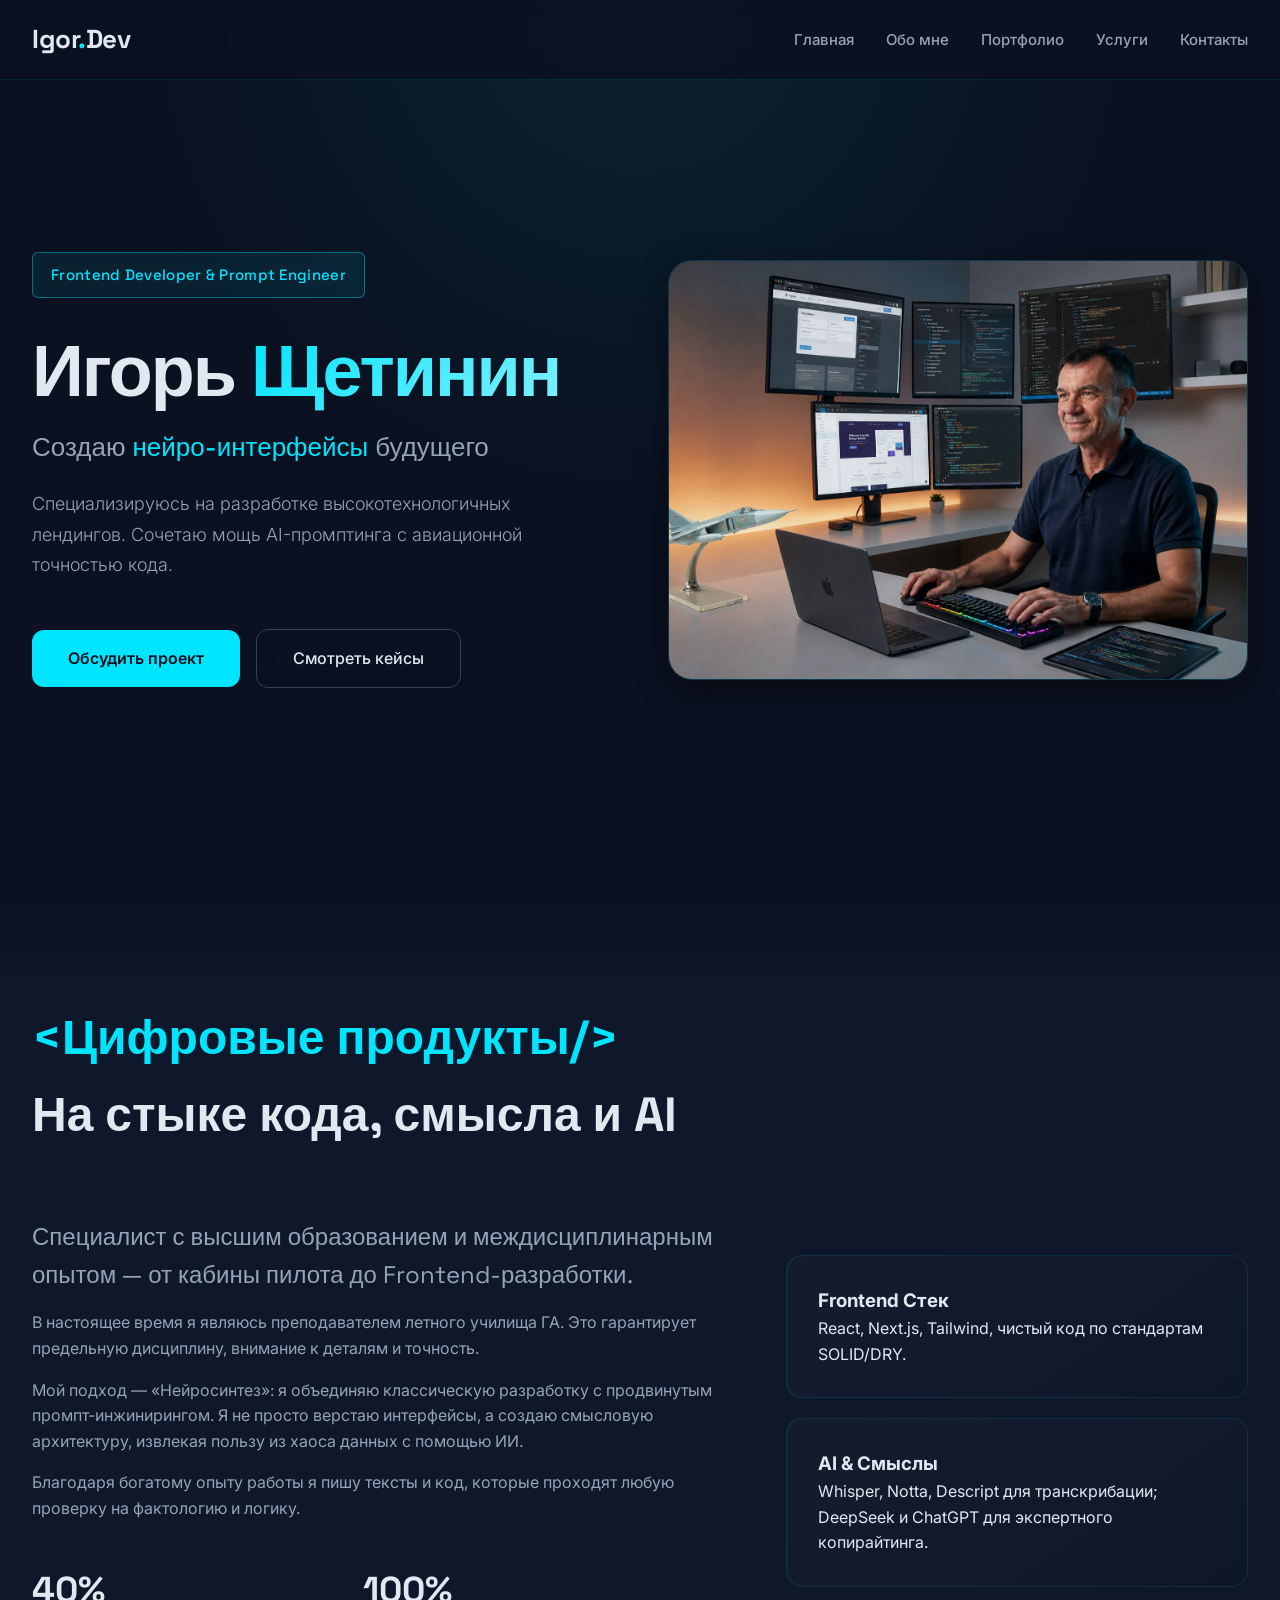
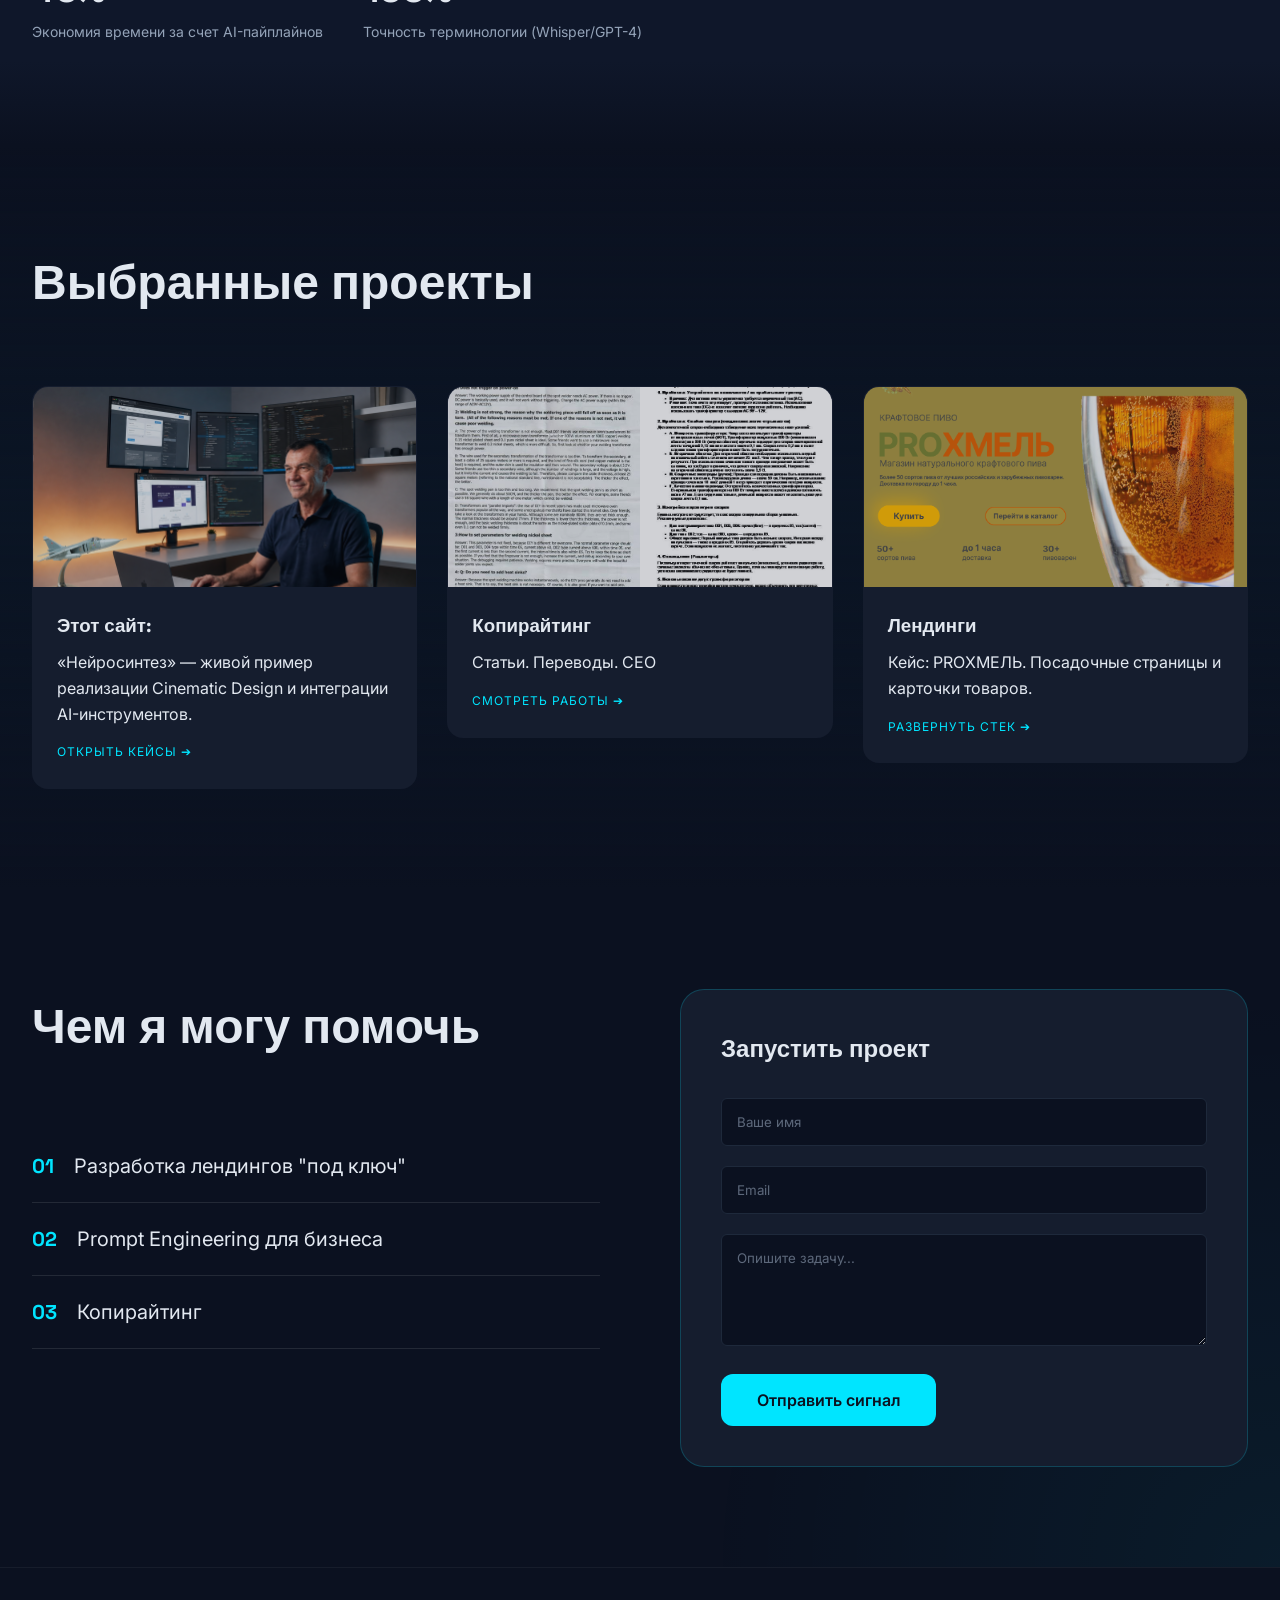
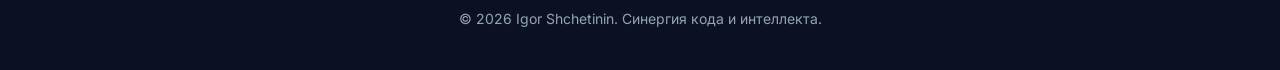
==== commit 2d672dc6: "portfolio" ====
--- a/index.html
+++ b/index.html
@@ -8,7 +8,6 @@
     <link href="https://fonts.googleapis.com/css2?family=Inter:wght@300;400;500;600;700&family=Space+Grotesk:wght@400;500;700&display=swap" rel="stylesheet">
 </head>
 <body>
-    <!-- ХЕДЕР -->
     <header class="header">
         <div class="header__container">
             <a href="#" class="logo">Igor<span>.</span>Dev</a>
@@ -22,7 +21,6 @@
         </div>
     </header>
 
-    <!-- HERO (доработан под макет) -->
     <section class="hero" id="hero">
         <div class="hero__content">
             <span class="hero__badge"> Frontend Developer & Prompt Engineer</span>
@@ -44,7 +42,6 @@
         </div>
     </section>
 
-    <!-- ОБО МНЕ -->
     <section class="about" id="about">
         <div class="container">
             <h2 class="section-title"><span class="accent">&lt;Цифровые продукты/&gt;</span><br> На стыке кода, смысла и AI</h2>
@@ -79,41 +76,48 @@
         </div>
     </section>
 
-    <!-- ПОРТФОЛИО -->
     <section class="portfolio" id="portfolio">
         <div class="container">
             <h2 class="section-title">Выбранные проекты</h2>
             <div class="portfolio__grid">
-                <article class="project-card">
-                    <!-- Добавляем специальный класс для этого блока -->
-                    <div class="project-card__img project-card__img--this-site"></div>
-                    <div class="project-card__content">
-                        <h3>Этот сайт:</h3>
-                        <p> «Нейросинтез» — живой пример реализации Cinematic Design и интеграции AI-инструментов.</p>
-                        <span class="tag">Frontend / UI-Design</span>
-                    </div>
-                </article>   
-                <article class="project-card">
-                    <div class="project-card__img"></div>
-                    <div class="project-card__content">
-                        <h3>Копирайтинг</h3>
-                        <p>Статьи. Переводы. СЕО</p>
-                        <span class="tag">в разработке</span>
-                    </div>
-                </article>
-                <article class="project-card">
-                    <div class="project-card__img"></div>
-                    <div class="project-card__content">
-                        <h3>Лендинги</h3>
-                        <p>Посадочные страницы. Карточки товаров.</p>
-                        <span class="tag">в разработке</span>
-                    </div>
-                </article>
+                
+                <a href="#modal-site" class="project-card-link">
+                    <article class="project-card">
+                        <div class="project-card__img project-card__img--this-site"></div>
+                        <div class="project-card__content">
+                            <h3>Этот сайт:</h3>
+                            <p>«Нейросинтез» — живой пример реализации Cinematic Design и интеграции AI-инструментов.</p>
+                            <span class="tag">Открыть кейсы ➔</span>
+                        </div>
+                    </article>   
+                </a>
+
+                <a href="#modal-copywriting" class="project-card-link">
+                    <article class="project-card">
+                        <div class="project-card__img project-card__img--guide"></div>
+                        <div class="project-card__content">
+                            <h3>Копирайтинг</h3>
+                            <p>Статьи. Переводы. СЕО</p>
+                            <span class="tag">Смотреть работы ➔</span>
+                        </div>
+                    </article>
+                </a>
+
+                <a href="#modal-landings" class="project-card-link">
+                    <article class="project-card">
+                        <div class="project-card__img project-card__img--beer"></div>
+                        <div class="project-card__content">
+                            <h3>Лендинги</h3>
+                            <p>Кейс: PROХМЕЛЬ. Посадочные страницы и карточки товаров.</p>
+                            <span class="tag">Развернуть стек ➔</span>
+                        </div>
+                    </article>
+                </a>
+
             </div>
         </div>
     </section>
 
-    <!-- УСЛУГИ И КОНТАКТЫ -->
     <section class="contact-section" id="contact">
         <div class="container">
             <div class="contact-grid">
@@ -138,9 +142,53 @@
         </div>
     </section>
 
-    <!-- ФУТЕР -->
     <footer class="footer">
         <p>© 2026 Igor Shchetinin. Синергия кода и интеллекта.</p>
     </footer>
+
+    <div id="modal-site" class="modal-overlay">
+        <div class="modal-window">
+            <a href="#portfolio" class="modal-close">&times;</a>
+            <h3 class="modal-title">Архитектура "Этот сайт"</h3>
+            <p class="modal-text">Примеры исходного кода, логики промптов и дизайн-концептов данного портфолио.</p>
+            <div class="modal-buttons-grid">
+                <a href="#" class="btn btn--primary">Исходный код GitHub</a>
+                <a href="#" class="btn btn--secondary">Промпты для UI/UX</a>
+                <a href="#" class="btn btn--secondary">Схема Cinematic Design</a>
+                <a href="#" class="btn btn--secondary">Оптимизация стилей</a>
+                <a href="#" class="btn btn--secondary disabled">Логи сборки (Заглушка)</a>
+            </div>
+        </div>
+    </div>
+
+    <div id="modal-copywriting" class="modal-overlay">
+        <div class="modal-window">
+            <a href="#portfolio" class="modal-close">&times;</a>
+            <h3 class="modal-title">Портфолио: Копирайтинг</h3>
+            <p class="modal-text">Выбери интересующее направление, чтобы открыть документы с примерами текстов.</p>
+            <div class="modal-buttons-grid">
+                <a href="https://docs.google.com/document/d/e/2PACX-1vSeGCK1GJhtOJeg4nSQj3GuXzm9YnDDil5pE3tVy5aUGbjtEb6DBA6sCgiKSE_q30Sru28Xbn4STqZm/pub" target="_blank" class="btn btn--primary">SEO-статьи</a>
+                <a href="#" class="btn btn--secondary">Storytelling</a>
+                 <a href="https://docs.google.com/document/d/1_5NSqFms1VL6scaicS7QCjXUIm-scSdjndJIUULsleg/edit?tab=t.0" target="_blank" class="btn btn--primary">Для соц.сетей</a>
+                <a href="https://docs.google.com/document/d/1b35qB7iMBAOXEBOtkdci28DijciAy9UYDM7He5okNKk/edit?usp=sharing   " target="_blank" class="btn btn--primary">Переводы</a>
+                <a href="#" class="btn btn--secondary disabled">Доп. материалы (Заглушка)</a>
+            </div>
+        </div>
+    </div>
+
+    <div id="modal-landings" class="modal-overlay">
+        <div class="modal-window">
+            <a href="#portfolio" class="modal-close">&times;</a>
+            <h3 class="modal-title">Разработка Лендингов</h3>
+            <p class="modal-text">Интерактивные прототипы, JSON-структуры и реализованные посадочные страницы.</p>
+            <div class="modal-buttons-grid">
+                <a href="#" class="btn btn--primary">Кейс: PROХМЕЛЬ</a>
+                <a href="#" class="btn btn--secondary">JSON структуры данных</a>
+                <a href="#" class="btn btn--secondary">Компоненты Tailwind</a>
+                <a href="#" class="btn btn--secondary">Адаптивная верстка</a>
+                <a href="#" class="btn btn--secondary disabled">Интеграция с CRM (Заглушка)</a>
+            </div>
+        </div>
+    </div>
 </body>
 </html>
--- a/style.css
+++ b/style.css
@@ -151,7 +151,7 @@
 }
 
 /* ============================================
-HERO SECTION (доработан под макет)
+HERO SECTION
 ============================================ */
 .hero {
   display: flex;
@@ -170,7 +170,6 @@
   z-index: 2;
 }
 
-/* Бейдж роли — полупрозрачный с border */
 .hero__badge {
   display: inline-block;
   background: rgba(0, 229, 255, 0.08);
@@ -203,7 +202,6 @@
   letter-spacing: -2px;
 }
 
-/* Акцент на ключевых словах */
 .hero__name .accent {
   background: linear-gradient(135deg, var(--color-ai-spark) 0%, #80f0ff 100%);
   -webkit-background-clip: text;
@@ -241,7 +239,7 @@
 }
 
 /* ============================================
-КНОПКИ (60/30/10)
+КНОПКИ
 ============================================ */
 .btn {
   padding: 16px 36px;
@@ -260,7 +258,6 @@
   border: none;
 }
 
-/* Primary — AI-Spark (залитая) */
 .btn--primary {
   background: var(--color-ai-spark);
   color: var(--color-deep-code);
@@ -289,7 +286,6 @@
   left: 100%;
 }
 
-/* Secondary — Obsidian Glass (с border) */
 .btn--secondary {
   background: transparent;
   color: var(--color-clean-syntax);
@@ -305,7 +301,7 @@
 }
 
 /* ============================================
-HERO VISUAL (упрощён под макет)
+HERO VISUAL
 ============================================ */
 .hero__visual {
   position: relative;
@@ -327,12 +323,12 @@
 }
 
 .hero__image-wrapper:hover {
-  border-color: var(--color-ai-spark); /* Цвет рамки становится ярче, как у кнопок */
+  border-color: var(--color-ai-spark);
   box-shadow: 
     var(--shadow-card), 
-    0 0 30px var(--color-ai-spark-glow), /* Основное свечение */
-    0 0 60px rgba(0, 229, 255, 0.15);    /* Мягкий внешний ореол */
-  transform: translateY(-5px);           /* Небольшой подъем для динамики */
+    0 0 30px var(--color-ai-spark-glow), 
+    0 0 60px rgba(0, 229, 255, 0.15);
+  transform: translateY(-5px);
 }
 
 .hero__image {
@@ -472,17 +468,41 @@
   background-image: repeating-linear-gradient(45deg, rgba(0, 229, 255, 0.05) 0px, rgba(0, 229, 255, 0.05) 2px, transparent 2px, transparent 8px);
 }
 
-/* Превью для карточки текущего сайта */
 .project-card__img--this-site {
-  background-image: url('images/Image 4.png') !important; /* Используем то же изображение, что и в Hero */
+  background-image: url('images/Image 4.png') !important;
   background-size: cover;
-  background-position: top center; /* Центрируем по верхней части для лучшего кадра */
+  background-position: top center;
   opacity: 0.8;
   transition: opacity 0.4s ease;
 }
 
 .project-card:hover .project-card__img--this-site {
-  opacity: 1; /* Эффект «проявления» при наведении */
+  opacity: 1;
+}
+
+.project-card__img--guide {
+  background-image: url('images/Guide.jpg') !important;
+  background-size: cover;
+  background-position: right center; 
+  opacity: 0.8;
+  transition: opacity 0.4s ease;
+}
+
+.project-card:hover .project-card__img--guide {
+  opacity: 1;
+}
+
+.project-card__img--beer {
+  background-image: url('images/PROХМЕЛЬ2.png') !important; 
+  background-size: cover;
+  background-position: center;
+  opacity: 0.8;
+  transition: all 0.4s ease;
+}
+
+.project-card:hover .project-card__img--beer {
+  opacity: 1;
+  transform: scale(1.05);
 }
 
 .project-card__content {
@@ -594,6 +614,118 @@
 }
 
 /* ============================================
+МОДАЛЬНЫЕ ОКНА
+============================================ */
+
+/* Сброс стилей для ссылок-карточек */
+.project-card-link {
+    text-decoration: none;
+    color: inherit;
+    display: block;
+    cursor: pointer;
+}
+
+/* Общий оверлей модального окна */
+.modal-overlay {
+    position: fixed;
+    top: 0;
+    left: 0;
+    width: 100%;
+    height: 100%;
+    background: rgba(11, 17, 32, 0.9);
+    backdrop-filter: blur(10px);
+    display: flex;
+    align-items: center;
+    justify-content: center;
+    opacity: 0;
+    visibility: hidden;
+    transition: opacity 0.3s ease, visibility 0.3s ease;
+    z-index: 9999;
+}
+
+/* Активация модалки при клике на хэш (#) в URL */
+.modal-overlay:target {
+    opacity: 1;
+    visibility: visible;
+}
+
+/* Само модальное окно */
+.modal-window {
+    background: var(--color-obsidian);
+    border: 1px solid rgba(0, 229, 255, 0.2);
+    border-radius: var(--radius-xl);
+    padding: 40px;
+    width: 90%;
+    max-width: 550px;
+    position: relative;
+    transform: scale(0.9);
+    transition: transform 0.3s ease;
+    box-shadow: 0 25px 50px -12px rgba(0, 0, 0, 0.7), 0 0 30px rgba(0, 229, 255, 0.05);
+}
+
+.modal-overlay:target .modal-window {
+    transform: scale(1);
+}
+
+/* Кнопка закрытия (крестик) */
+.modal-close {
+    position: absolute;
+    top: 20px;
+    right: 25px;
+    font-size: 32px;
+    color: var(--color-clean-syntax-muted);
+    text-decoration: none;
+    transition: color 0.2s ease, transform 0.2s ease;
+    line-height: 1;
+}
+
+.modal-close:hover {
+    color: var(--color-ai-spark);
+    transform: scale(1.1);
+}
+
+/* Текстовое наполнение */
+.modal-title {
+    font-family: var(--font-display);
+    font-size: 28px;
+    margin-bottom: 10px;
+    color: var(--color-clean-syntax);
+}
+
+.modal-text {
+    color: var(--color-clean-syntax-muted);
+    font-size: 16px;
+    line-height: 1.6;
+    margin-bottom: 30px;
+}
+
+/* Сетка для 5 кнопок */
+.modal-buttons-grid {
+    display: flex;
+    flex-direction: column;
+    gap: 15px;
+}
+
+/* Стилизация кнопок внутри модалки */
+.modal-buttons-grid .btn {
+    text-align: center;
+    display: block;
+    width: 100%;
+    box-sizing: border-box;
+    justify-content: center;
+}
+
+/* Стиль для неактивных заглушек */
+.modal-buttons-grid .btn.disabled {
+    opacity: 0.3;
+    cursor: not-allowed;
+    pointer-events: none;
+    border-style: dashed;
+    border-color: rgba(255,255,255,0.2);
+    color: var(--color-clean-syntax-muted);
+}
+
+/* ============================================
 АДАПТИВНОСТЬ
 ============================================ */
 @media (max-width: 1200px) {
